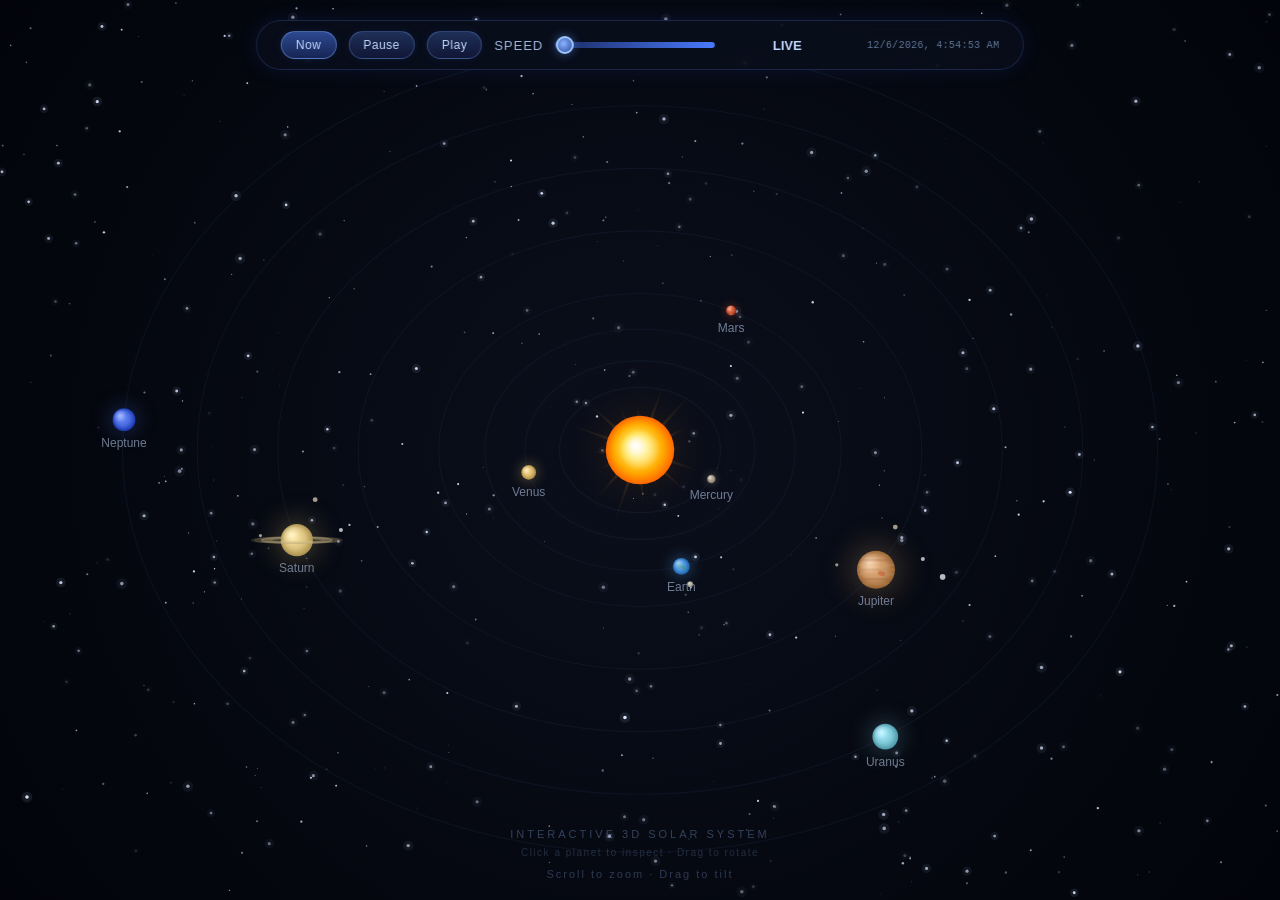
==== 3d-solar-system.html @ 05cb3259 "fix: pause preserves slider position and resumes from frozen time - Add isPaused flag separate from " ====
<!DOCTYPE html>
<html lang="en">
<head>
<meta charset="UTF-8">
<meta name="viewport" content="width=device-width, initial-scale=1.0">
<title>3D Solar System</title>
<style>
  * { margin: 0; padding: 0; box-sizing: border-box; }

  body {
    width: 100vw;
    height: 100vh;
    overflow: hidden;
    background: #000;
    font-family: 'Segoe UI', Tahoma, Geneva, Verdana, sans-serif;
    user-select: none;
    position: relative;
  }

  canvas#starfield {
    position: absolute;
    top: 0; left: 0;
    width: 100%;
    height: 100%;
    z-index: 0;
  }

  canvas#main {
    position: absolute;
    top: 0; left: 0;
    width: 100%;
    height: 100%;
    z-index: 1;
  }

  #controls {
    position: absolute;
    top: 20px;
    left: 50%;
    transform: translateX(-50%);
    z-index: 10;
    display: flex;
    align-items: center;
    gap: 12px;
    background: rgba(10, 15, 30, 0.75);
    backdrop-filter: blur(10px);
    padding: 10px 24px;
    border-radius: 30px;
    border: 1px solid rgba(100, 140, 255, 0.2);
    box-shadow: 0 0 20px rgba(50, 80, 200, 0.15);
  }

  #controls label {
    color: #a0b8e0;
    font-size: 13px;
    letter-spacing: 1px;
    text-transform: uppercase;
    white-space: nowrap;
  }

  #speedSlider {
    -webkit-appearance: none;
    appearance: none;
    width: 160px;
    height: 6px;
    border-radius: 3px;
    background: linear-gradient(90deg, #1a2a5e, #4a7aff);
    outline: none;
    cursor: pointer;
  }

  #speedSlider::-webkit-slider-thumb {
    -webkit-appearance: none;
    appearance: none;
    width: 18px;
    height: 18px;
    border-radius: 50%;
    background: radial-gradient(circle at 40% 40%, #8ab4ff, #2a4a9a);
    border: 2px solid #a0c8ff;
    box-shadow: 0 0 10px rgba(100, 160, 255, 0.5);
    cursor: pointer;
    transition: box-shadow 0.2s;
  }

  #speedSlider::-webkit-slider-thumb:hover {
    box-shadow: 0 0 18px rgba(100, 160, 255, 0.8);
  }

  #speedValue {
    color: #c0d8ff;
    font-size: 13px;
    min-width: 120px;
    text-align: center;
    font-weight: bold;
    white-space: nowrap;
  }

  #timeLabel {
    color: #607898;
    font-size: 10px;
    font-family: 'Courier New', monospace;
    letter-spacing: 0.3px;
    min-width: 140px;
    text-align: right;
    white-space: nowrap;
  }

  .ctrl-btn {
    appearance: none;
    border: 1px solid rgba(120, 170, 255, 0.3);
    background: linear-gradient(180deg, rgba(35,55,100,0.85), rgba(18,25,60,0.85));
    color: #c0d8ff;
    padding: 6px 14px;
    border-radius: 999px;
    font-size: 12px;
    letter-spacing: 0.5px;
    cursor: pointer;
    box-shadow: 0 0 10px rgba(50, 90, 200, 0.12);
    transition: transform 0.1s ease, box-shadow 0.1s ease;
  }

  .ctrl-btn:hover {
    box-shadow: 0 0 16px rgba(70, 130, 255, 0.25);
    transform: translateY(-1px);
  }

  .ctrl-btn:active {
    transform: translateY(0);
  }

  .ctrl-btn.active {
    background: linear-gradient(180deg, rgba(50,80,160,0.9), rgba(25,40,90,0.9));
    border-color: rgba(130, 180, 255, 0.45);
  }

  #planetInfo {
    position: absolute;
    z-index: 10;
    background: rgba(8, 12, 30, 0.88);
    backdrop-filter: blur(14px);
    border: 1px solid rgba(80, 120, 255, 0.25);
    border-radius: 16px;
    padding: 20px 24px;
    color: #fff;
    pointer-events: none;
    opacity: 0;
    transform: translate(-50%, -100%) translateY(-20px) scale(0.9);
    transition: opacity 0.35s ease, transform 0.35s ease;
    min-width: 250px;
    box-shadow: 0 8px 32px rgba(0, 0, 0, 0.5), 0 0 40px rgba(50, 80, 200, 0.1);
  }

  #planetInfo.visible {
    opacity: 1;
    transform: translate(-50%, -100%) translateY(-16px) scale(1);
    pointer-events: auto;
  }

  #planetInfo h2 {
    margin: 0 0 10px 0;
    font-size: 20px;
    letter-spacing: 1.5px;
    text-transform: uppercase;
  }

  #planetInfo .stat {
    display: flex;
    justify-content: space-between;
    padding: 4px 0;
    font-size: 13px;
    border-bottom: 1px solid rgba(255,255,255,0.06);
  }

  #planetInfo .stat .label { color: #7890b8; }
  #planetInfo .stat .value { color: #c0d8ff; font-weight: 600; }

  .planet-dot {
    width: 14px; height: 14px;
    border-radius: 50%;
    display: inline-block;
    margin-right: 8px;
    vertical-align: middle;
    box-shadow: 0 0 6px currentColor;
  }

  #zoomHint {
    position: absolute;
    bottom: 20px;
    left: 50%;
    transform: translateX(-50%);
    z-index: 10;
    color: rgba(120, 150, 200, 0.35);
    font-size: 11px;
    letter-spacing: 2px;
  }

  #resetHint {
    position: absolute;
    bottom: 42px;
    left: 50%;
    transform: translateX(-50%);
    z-index: 10;
    color: rgba(120, 150, 200, 0.25);
    font-size: 10px;
    letter-spacing: 1.5px;
  }

  #title {
    position: absolute;
    bottom: 60px;
    left: 50%;
    transform: translateX(-50%);
    z-index: 10;
    color: rgba(120, 150, 200, 0.4);
    font-size: 11px;
    letter-spacing: 3px;
    text-transform: uppercase;
  }
</style>
</head>
<body>

<canvas id="starfield"></canvas>
<canvas id="main"></canvas>

<div id="controls">
  <button id="nowBtn" type="button" class="ctrl-btn active">Now</button>
  <button id="pauseBtn" type="button" class="ctrl-btn">Pause</button>
  <button id="playBtn" type="button" class="ctrl-btn">Play</button>
  <label>Speed</label>
  <input type="range" id="speedSlider" min="0" max="18000" value="100">
  <span id="speedValue">LIVE</span>
  <span id="timeLabel">&nbsp;</span>
</div>

<div id="planetInfo">
  <h2 id="infoName"></h2>
  <div class="stat"><span class="label">Diameter</span><span class="value" id="infoDiameter"></span></div>
  <div class="stat"><span class="label">Distance</span><span class="value" id="infoDistance"></span></div>
  <div class="stat"><span class="label">Orbital Period</span><span class="value" id="infoPeriod"></span></div>
  <div class="stat"><span class="label">Type</span><span class="value" id="infoType"></span></div>
</div>

<div id="resetHint">Click a planet to inspect · Drag to rotate</div>
<div id="zoomHint">Scroll to zoom · Drag to tilt</div>
<div id="title">Interactive 3D Solar System</div>

<script>
// ==================== SETUP ====================
const starCanvas = document.getElementById('starfield');
const starCtx = starCanvas.getContext('2d');

const canvas = document.getElementById('main');
const ctx = canvas.getContext('2d');
const infoPanel = document.getElementById('planetInfo');
const speedSlider = document.getElementById('speedSlider');
const speedValueEl = document.getElementById('speedValue');
const timeLabelEl = document.getElementById('timeLabel');
const nowBtn = document.getElementById('nowBtn');
const pauseBtn = document.getElementById('pauseBtn');
const playBtn = document.getElementById('playBtn');

function resizeCanvases() {
  const w = window.innerWidth;
  const h = window.innerHeight;
  starCanvas.width = w;
  starCanvas.height = h;
  canvas.width = w;
  canvas.height = h;
}
resizeCanvases();
window.addEventListener('resize', resizeCanvases);

// ==================== STARFIELD ====================
const stars = [];
function rebuildStars() {
  stars.length = 0;
  const count = Math.max(500, Math.floor((canvas.width * canvas.height) / 2600));
  for (let i = 0; i < count; i++) {
    stars.push({
      x: Math.random() * canvas.width,
      y: Math.random() * canvas.height,
      r: Math.random() * 1.5 + 0.3,
      brightness: Math.random(),
      twinkleSpeed: Math.random() * 0.02 + 0.005,
      twinkleOffset: Math.random() * Math.PI * 2
    });
  }
}
rebuildStars();
window.addEventListener('resize', rebuildStars);

function drawStarfield(time) {
  starCtx.fillStyle = 'rgba(0,0,0,1)';
  starCtx.fillRect(0, 0, canvas.width, canvas.height);

  const grd = starCtx.createRadialGradient(canvas.width/2, canvas.height/2, 80, canvas.width/2, canvas.height/2, Math.max(canvas.width, canvas.height)*0.7);
  grd.addColorStop(0, '#0a0e1a');
  grd.addColorStop(0.5, '#050810');
  grd.addColorStop(1, '#010208');
  starCtx.fillStyle = grd;
  starCtx.fillRect(0, 0, canvas.width, canvas.height);

  for (const s of stars) {
    const twinkle = 0.5 + 0.5 * Math.sin(time * s.twinkleSpeed + s.twinkleOffset);
    const alpha = s.brightness * 0.4 + twinkle * 0.6;
    starCtx.beginPath();
    starCtx.arc(s.x, s.y, s.r, 0, Math.PI * 2);
    starCtx.fillStyle = `rgba(220,230,255,${alpha})`;
    starCtx.fill();

    if (s.r > 1.2) {
      starCtx.beginPath();
      starCtx.arc(s.x, s.y, s.r * 3, 0, Math.PI * 2);
      starCtx.fillStyle = `rgba(200,220,255,${alpha * 0.1})`;
      starCtx.fill();
    }
  }


}

// ==================== TIME MODEL ====================
const EPOCH_MS = Date.UTC(2026, 5, 25, 0, 0, 0);

let simTime = Date.now();
let liveMode = true;
let simSpeed = 1;
let isPaused = false;

const PHASES_2026 = {
  Mercury: 1.32,
  Venus:   4.58,
  Earth:   4.76,
  Mars:    3.68,
  Jupiter: 0.34,
  Saturn:  2.72,
  Uranus:  0.95,
  Neptune: 3.20
};

function getPlanetAngle(planet, timeMs) {
  const daysSinceEpoch = (timeMs - EPOCH_MS) / 86400000;
  const phase = planet.phaseAtEpoch ?? 0;
  return phase + (daysSinceEpoch / planet.periodDays) * Math.PI * 2;
}

function formatSimTime(ms) {
  const d = new Date(ms);
  return d.toLocaleString();
}

// ==================== PLANET DATA ====================
const planets = [
  { name:'Mercury', color:'#a89d8f', radius:3.5, orbitRadius:70, diameter:'4,879 km', distance:'57.9M km', period:'88 days', type:'Rocky', tilt:0.03, glowColor:'rgba(176,168,144,0.20)', periodDays:87.969, phaseAtEpoch:PHASES_2026.Mercury },
  { name:'Venus',   color:'#d8b76f', radius:6.2, orbitRadius:100, diameter:'12,104 km', distance:'108.2M km', period:'225 days', type:'Rocky', tilt:0.05, glowColor:'rgba(232,200,122,0.22)', periodDays:224.701, phaseAtEpoch:PHASES_2026.Venus },
  { name:'Earth',   color:'#4a90d9', radius:6.6, orbitRadius:135, diameter:'12,742 km', distance:'149.6M km', period:'365.25 days', type:'Rocky', tilt:0.25, glowColor:'rgba(74,144,217,0.28)', hasMoon:true, periodDays:365.256, phaseAtEpoch:PHASES_2026.Earth },
  { name:'Mars',    color:'#c95a3b', radius:5.0, orbitRadius:175, diameter:'6,779 km', distance:'227.9M km', period:'687 days', type:'Rocky', tilt:0.15, glowColor:'rgba(212,90,58,0.22)', periodDays:686.98, phaseAtEpoch:PHASES_2026.Mars },
  { name:'Jupiter', color:'#c89463', radius:15.5, orbitRadius:245, diameter:'139,820 km', distance:'778.5M km', period:'11.86 years', type:'Gas Giant', tilt:0.12, glowColor:'rgba(212,160,106,0.22)', bands:true, moons:4, periodDays:4332.59, phaseAtEpoch:PHASES_2026.Jupiter },
  { name:'Saturn',  color:'#dbc37f', radius:13.5, orbitRadius:315, diameter:'116,460 km', distance:'1.43B km', period:'29.46 years', type:'Gas Giant', tilt:0.18, glowColor:'rgba(232,208,136,0.20)', rings:true, moons:3, periodDays:10759.22, phaseAtEpoch:PHASES_2026.Saturn },
  { name:'Uranus',  color:'#7ec8d8', radius:10.2, orbitRadius:385, diameter:'50,724 km', distance:'2.87B km', period:'84.01 years', type:'Ice Giant', tilt:0.45, glowColor:'rgba(126,200,216,0.18)', periodDays:30688.5, phaseAtEpoch:PHASES_2026.Uranus },
  { name:'Neptune', color:'#4a6ae0', radius:10.0, orbitRadius:450, diameter:'49,244 km', distance:'4.50B km', period:'164.8 years', type:'Ice Giant', tilt:0.1, glowColor:'rgba(74,106,224,0.20)', periodDays:60182, phaseAtEpoch:PHASES_2026.Neptune }
];

planets.forEach(p => {
  p.angle = getPlanetAngle(p, simTime);
  p.clickAnim = 0;
  p.hovered = false;
  p._screenX = 0;
  p._screenY = 0;
  p._depth = 0;
  p._screenR = p.radius;
});

// ==================== CAMERA ====================
let cameraTilt = 0.68;
let cameraRotY = 0;
let cameraZoom = 1.15;
let targetTilt = 0.68;
let targetRotY = 0;
let targetZoom = 1.15;
let isDragging = false;
let lastMouse = { x: 0, y: 0 };
let hoveredPlanet = null;
let selectedPlanet = null;

// ==================== FIX: getPlanetScreenPos ====================
function getPlanetScreenPos(cx, cy, orbitR, angle) {
  const cosTilt = Math.cos(cameraTilt);
  const sinRot = Math.sin(cameraRotY);
  const cosRot = Math.cos(cameraRotY);

  const ox = Math.cos(angle);
  const oz = Math.sin(angle);

  // Rotation around Y axis
  const rx = ox * cosRot - oz * sinRot;
  const rz = ox * sinRot + oz * cosRot;

  // === КРИТИЧЕСКИЙ ФАКСОР: умножаем на orbitR! ===
  const sx = cx + rx * orbitR;
  const sy = cy + rz * orbitR * cosTilt;

  const depth = rz * orbitR;
  const depthScale = 1 + rz * 0.12;

  return { x: sx, y: sy, depth, scale: depthScale };
}

// ==================== DRAWING ====================
function drawSun(cx, cy, time) {
  const glowLayers = [
    { r: 90, alpha: 0.015 },
    { r: 65, alpha: 0.035 },
    { r: 48, alpha: 0.055 },
    { r: 36, alpha: 0.08 },
  ];

  for (const g of glowLayers) {
    const pulse = 1 + 0.05 * Math.sin(time * 0.003);
    const grad = ctx.createRadialGradient(cx, cy, 0, cx, cy, g.r * pulse * cameraZoom);
    grad.addColorStop(0, `rgba(255,200,50,${g.alpha})`);
    grad.addColorStop(0.5, `rgba(255,140,20,${g.alpha * 0.5})`);
    grad.addColorStop(1, 'rgba(255,80,0,0)');
    ctx.beginPath();
    ctx.arc(cx, cy, g.r * pulse * cameraZoom, 0, Math.PI * 2);
    ctx.fillStyle = grad;
    ctx.fill();
  }

  // Corona rays
  ctx.save();
  ctx.translate(cx, cy);
  const rayCount = 16;
  for (let i = 0; i < rayCount; i++) {
    const angle = (i / rayCount) * Math.PI * 2 + time * 0.0005;
    const rayLen = (55 + 18 * Math.sin(time * 0.002 + i * 1.5)) * cameraZoom;
    ctx.rotate(angle);
    const rayGrad = ctx.createLinearGradient(22 * cameraZoom, 0, rayLen, 0);
    rayGrad.addColorStop(0, 'rgba(255,200,80,0.12)');
    rayGrad.addColorStop(1, 'rgba(255,120,0,0)');
    ctx.fillStyle = rayGrad;
    ctx.beginPath();
    ctx.moveTo(22 * cameraZoom, -1.5 * cameraZoom);
    ctx.lineTo(rayLen, 0);
    ctx.lineTo(22 * cameraZoom, 1.5 * cameraZoom);
    ctx.fill();
    ctx.rotate(-angle);
  }
  ctx.restore();

  // Main sun body
  const sunPulse = 1 + 0.02 * Math.sin(time * 0.004);
  const sunR = 30 * sunPulse * cameraZoom;
  const sunGrad = ctx.createRadialGradient(cx - 5, cy - 5, 2, cx, cy, sunR);
  sunGrad.addColorStop(0, '#fff8e0');
  sunGrad.addColorStop(0.3, '#ffe44d');
  sunGrad.addColorStop(0.7, '#ffaa00');
  sunGrad.addColorStop(1, '#ff6600');
  ctx.beginPath();
  ctx.arc(cx, cy, sunR, 0, Math.PI * 2);
  ctx.fillStyle = sunGrad;
  ctx.fill();

  const coreGrad = ctx.createRadialGradient(cx - 3, cy - 3, 0, cx, cy, sunR * 0.6);
  coreGrad.addColorStop(0, 'rgba(255,255,255,0.8)');
  coreGrad.addColorStop(1, 'rgba(255,255,255,0)');
  ctx.beginPath();
  ctx.arc(cx, cy, sunR * 0.6, 0, Math.PI * 2);
  ctx.fillStyle = coreGrad;
  ctx.fill();
}

function drawOrbitPath(cx, cy, orbitR, color) {
  ctx.beginPath();
  ctx.ellipse(cx, cy, orbitR, orbitR * Math.cos(cameraTilt), 0, 0, Math.PI * 2);
  ctx.strokeStyle = color || 'rgba(60,80,120,0.18)';
  ctx.lineWidth = 1 * cameraZoom;
  ctx.stroke();
}

function lightenColor(hex, amount) {
  const num = parseInt(hex.replace('#', ''), 16);
  const r = Math.min(255, (num >> 16) + amount);
  const g = Math.min(255, ((num >> 8) & 0xff) + amount);
  const b = Math.min(255, (num & 0xff) + amount);
  return `rgb(${r},${g},${b})`;
}

function darkenColor(hex, amount) {
  const num = parseInt(hex.replace('#', ''), 16);
  const r = Math.max(0, (num >> 16) - amount);
  const g = Math.max(0, ((num >> 8) & 0xff) - amount);
  const b = Math.max(0, (num & 0xff) - amount);
  return `rgb(${r},${g},${b})`;
}

function drawPlanet(planet, cx, cy, time) {
  const pos = { x: planet._screenX, y: planet._screenY, depth: planet._depth, scale: planet._screenScale || 1 };
  const r = planet._screenR || (planet.radius * pos.scale * cameraZoom);

  if (planet.clickAnim > 0) {
    planet.clickAnim -= 0.02;
  }

  // Glow
  const glowGrad = ctx.createRadialGradient(pos.x, pos.y, r * 0.5, pos.x, pos.y, r * 3);
  glowGrad.addColorStop(0, planet.glowColor);
  glowGrad.addColorStop(1, 'transparent');
  ctx.beginPath();
  ctx.arc(pos.x, pos.y, r * 3, 0, Math.PI * 2);
  ctx.fillStyle = glowGrad;
  ctx.fill();

  // Saturn rings — back (above planet), body, front (below planet)
  if (planet.rings) {
    ctx.save();
    ctx.translate(pos.x, pos.y);
    ctx.scale(1, Math.cos(cameraTilt) * 0.35);

    const ringConfigs = [
      { inner: r * 1.35, outer: r * 1.95, color: 'rgba(210,190,140,0.5)' },
      { inner: r * 2.05, outer: r * 2.45, color: 'rgba(190,170,120,0.3)' },
      { inner: r * 2.5, outer: r * 2.75, color: 'rgba(180,160,110,0.18)' }
    ];

    // Back rings (upper half)
    for (const ring of ringConfigs) {
      ctx.beginPath();
      ctx.ellipse(0, 0, ring.outer, ring.outer * 0.28, 0, Math.PI, Math.PI * 2);
      ctx.strokeStyle = ring.color;
      ctx.lineWidth = (ring.outer - ring.inner);
      ctx.stroke();
    }
    ctx.restore();
  }

  // Planet body gradient
  const bodyGrad = ctx.createRadialGradient(
    pos.x - r * 0.3, pos.y - r * 0.3, r * 0.1,
    pos.x, pos.y, r
  );
  const baseColor = planet.color;
  bodyGrad.addColorStop(0, lightenColor(baseColor, 40));
  bodyGrad.addColorStop(0.6, baseColor);
  bodyGrad.addColorStop(1, darkenColor(baseColor, 50));

  ctx.beginPath();
  ctx.arc(pos.x, pos.y, r, 0, Math.PI * 2);
  ctx.fillStyle = bodyGrad;
  ctx.fill();

  // Saturn rings — front (lower half)
  if (planet.rings) {
    ctx.save();
    ctx.translate(pos.x, pos.y);
    ctx.scale(1, Math.cos(cameraTilt) * 0.35);

    const ringConfigs = [
      { inner: r * 1.35, outer: r * 1.95, color: 'rgba(210,190,140,0.5)' },
      { inner: r * 2.05, outer: r * 2.45, color: 'rgba(190,170,120,0.3)' },
      { inner: r * 2.5, outer: r * 2.75, color: 'rgba(180,160,110,0.18)' }
    ];

    for (const ring of ringConfigs) {
      ctx.beginPath();
      ctx.ellipse(0, 0, ring.outer, ring.outer * 0.28, 0, 0, Math.PI);
      ctx.strokeStyle = ring.color;
      ctx.lineWidth = (ring.outer - ring.inner);
      ctx.stroke();
    }
    ctx.restore();
  }

  // Jupiter bands
  if (planet.bands) {
    ctx.save();
    ctx.beginPath();
    ctx.arc(pos.x, pos.y, r, 0, Math.PI * 2);
    ctx.clip();
    const bandColors = ['rgba(180,130,80,0.3)', 'rgba(200,160,100,0.2)', 'rgba(160,100,60,0.3)'];
    for (let i = -3; i <= 3; i++) {
      ctx.fillStyle = bandColors[Math.abs(i) % 3];
      ctx.fillRect(pos.x - r, pos.y + i * r * 0.25 - r * 0.06, r * 2, r * 0.12);
    }
    ctx.beginPath();
    ctx.ellipse(pos.x + r * 0.3, pos.y + r * 0.2, r * 0.2, r * 0.12, 0.2, 0, Math.PI * 2);
    ctx.fillStyle = 'rgba(200,80,50,0.5)';
    ctx.fill();
    ctx.restore();
  }

  // Earth features
  if (planet.name === 'Earth') {
    ctx.save();
    ctx.beginPath();
    ctx.arc(pos.x, pos.y, r, 0, Math.PI * 2);
    ctx.clip();
    ctx.fillStyle = 'rgba(60,150,60,0.35)';
    ctx.beginPath();
    ctx.ellipse(pos.x - r * 0.2, pos.y - r * 0.1, r * 0.35, r * 0.25, 0.3, 0, Math.PI * 2);
    ctx.fill();
    ctx.fillStyle = 'rgba(50,140,50,0.3)';
    ctx.beginPath();
    ctx.ellipse(pos.x + r * 0.3, pos.y + r * 0.2, r * 0.2, r * 0.3, -0.2, 0, Math.PI * 2);
    ctx.fill();
    const atmosGrad = ctx.createRadialGradient(pos.x, pos.y, r * 0.85, pos.x, pos.y, r * 1.15);
    atmosGrad.addColorStop(0, 'rgba(100,180,255,0)');
    atmosGrad.addColorStop(1, 'rgba(100,180,255,0.15)');
    ctx.beginPath();
    ctx.arc(pos.x, pos.y, r * 1.15, 0, Math.PI * 2);
    ctx.fillStyle = atmosGrad;
    ctx.fill();
    ctx.restore();
  }

  // Mars polar caps
  if (planet.name === 'Mars') {
    ctx.save();
    ctx.beginPath();
    ctx.arc(pos.x, pos.y, r, 0, Math.PI * 2);
    ctx.clip();
    ctx.fillStyle = 'rgba(255,255,255,0.25)';
    ctx.beginPath();
    ctx.ellipse(pos.x, pos.y - r * 0.7, r * 0.4, r * 0.15, 0, 0, Math.PI * 2);
    ctx.fill();
    ctx.beginPath();
    ctx.ellipse(pos.x, pos.y + r * 0.75, r * 0.3, r * 0.12, 0, 0, Math.PI * 2);
    ctx.fill();
    ctx.restore();
  }

  // Specular highlight
  const specGrad = ctx.createRadialGradient(
    pos.x - r * 0.35, pos.y - r * 0.35, 0,
    pos.x - r * 0.35, pos.y - r * 0.35, r * 0.6
  );
  specGrad.addColorStop(0, 'rgba(255,255,255,0.35)');
  specGrad.addColorStop(1, 'rgba(255,255,255,0)');
  ctx.beginPath();
  ctx.arc(pos.x, pos.y, r, 0, Math.PI * 2);
  ctx.fillStyle = specGrad;
  ctx.fill();

  // Click ripple
  if (planet.clickAnim > 0) {
    const rippleR = r + (1 - planet.clickAnim) * 30 * cameraZoom;
    const rippleAlpha = planet.clickAnim * 0.5;
    ctx.beginPath();
    ctx.arc(pos.x, pos.y, rippleR, 0, Math.PI * 2);
    ctx.strokeStyle = `rgba(255,255,255,${rippleAlpha})`;
    ctx.lineWidth = 2;
    ctx.stroke();
  }

  // Hover ring
  if (planet.hovered) {
    ctx.beginPath();
    ctx.arc(pos.x, pos.y, r + 5, 0, Math.PI * 2);
    ctx.strokeStyle = 'rgba(255,255,255,0.45)';
    ctx.lineWidth = 1.5;
    ctx.stroke();
  }

  // Name label
  ctx.font = `${Math.max(8, Math.round(10 * cameraZoom))}px 'Segoe UI', sans-serif`;
  ctx.fillStyle = `rgba(180,200,230,${0.4 + (cameraZoom - 0.5) * 0.3})`;
  ctx.textAlign = 'center';
  ctx.fillText(planet.name, pos.x, pos.y + r + 14 * cameraZoom);

}

// ==================== MOONS / DEPTH HELPERS ====================


function drawMoonObject(moon) {
  ctx.beginPath();
  ctx.arc(moon.x, moon.y, moon.r, 0, Math.PI * 2);

  if (moon.gradStops) {
    const mg = ctx.createRadialGradient(
      moon.x - moon.r * 0.35,
      moon.y - moon.r * 0.35,
      0,
      moon.x,
      moon.y,
      moon.r
    );
    mg.addColorStop(0, moon.gradStops[0]);
    mg.addColorStop(1, moon.gradStops[1]);
    ctx.fillStyle = mg;
  } else {
    ctx.fillStyle = moon.color;
  }

  ctx.fill();
}

function buildMoonBodies() {
  const bodies = [];

  for (const planet of planets) {
    const px = planet._screenX;
    const py = planet._screenY;
    const pr = planet._screenR;
    const pDepth = planet._depth;

    // Real-ish Earth moon.
    if (planet.hasMoon) {
      const moonPeriodDays = 27.321661;
      const moonDaysSinceEpoch = (simTime - EPOCH_MS) / 86400000;
      const moonAngle = (moonDaysSinceEpoch / moonPeriodDays) * Math.PI * 2 + planet.angle * 0.15;
      const moonOrbit = pr + 14 * cameraZoom;

      // localZ is the moon's forward/backward position around the planet.
      // Positive depth means "closer to camera" in this scene.
      const localX = Math.cos(moonAngle) * moonOrbit;
      const localZ = Math.sin(moonAngle) * moonOrbit;
      const localY = localZ * Math.cos(cameraTilt);

      const moon = {
        x: px + localX,
        y: py + localY,
        depth: pDepth + localZ,
        r: Math.max(2.5 * cameraZoom, 1),
        gradStops: ['#e8e8e0', '#888880']
      };

      bodies.push({
        type: 'moon',
        depth: moon.depth,
        draw: () => drawMoonObject(moon)
      });
    }

    // Decorative moons for gas giants.
    if (planet.moons) {
      for (let i = 0; i < planet.moons; i++) {
        const moonPeriod = 8 + i * 4;
        const moonDaysSinceEpoch = (simTime - EPOCH_MS) / 86400000;
        const moonAngle = (moonDaysSinceEpoch / moonPeriod) * Math.PI * 2 + i * 1.7;
        const moonOrbit = pr + (18 + i * 8) * cameraZoom;

        const localX = Math.cos(moonAngle) * moonOrbit;
        const localZ = Math.sin(moonAngle) * moonOrbit;
        const localY = localZ * Math.cos(cameraTilt);

        const moon = {
          x: px + localX,
          y: py + localY,
          depth: pDepth + localZ,
          r: Math.max((1.4 + i * 0.35) * cameraZoom, 1),
          color: i % 2 ? 'rgba(210,210,220,0.88)' : 'rgba(190,180,160,0.88)'
        };

        bodies.push({
          type: 'moon',
          depth: moon.depth,
          draw: () => drawMoonObject(moon)
        });
      }
    }
  }

  return bodies;
}

// ==================== MAIN LOOP ====================
let _time = 0;

function update(dt) {
  if (liveMode) {
    simTime = Date.now();
    speedValueEl.textContent = 'LIVE';
  } else if (isPaused) {
    speedValueEl.textContent = 'PAUSED';
  } else {
    const rawSpeed = parseFloat(speedSlider.value);
    simSpeed = Math.max(0, rawSpeed / 100);
    simTime += (dt / 1000) * simSpeed * 86400000;
    const label = (simSpeed >= 100 ? Math.round(simSpeed) : simSpeed.toFixed(1)) + ' days/sec';
    speedValueEl.textContent = label;
  }

  for (const p of planets) {
    p.angle = getPlanetAngle(p, simTime);
  }

  // Earth's moon phase offset — angle relative to Earth-Sun line
  // (not used here, but computed in buildMoonBodies)

  cameraTilt += (targetTilt - cameraTilt) * 0.08;
  cameraRotY += (targetRotY - cameraRotY) * 0.08;
  cameraZoom += (targetZoom - cameraZoom) * 0.1;
}

function render() {
  ctx.clearRect(0, 0, canvas.width, canvas.height);

  const cx = canvas.width / 2;
  const cy = canvas.height / 2;

  // 1. Compute all planet screen positions/depths first.
  for (const p of planets) {
    const pos = getPlanetScreenPos(cx, cy, p.orbitRadius * cameraZoom, p.angle);
    p._screenX = pos.x;
    p._screenY = pos.y;
    p._depth = pos.depth;
    p._screenScale = pos.scale;
    p._screenR = p.radius * pos.scale * cameraZoom;
  }

  // 2. Orbits are background guides, so draw them before bodies.
  for (const p of planets) {
    drawOrbitPath(cx, cy, p.orbitRadius * cameraZoom, 'rgba(50,70,110,0.16)');
  }

  // 3. Sun, planets and moons must be in ONE depth-sorted list.
  // In this projection positive depth is closer to the camera.
  const sceneBodies = [
    { type: 'sun', depth: 0, draw: () => drawSun(cx, cy, _time) },
    ...planets.map(p => ({
      type: 'planet',
      depth: p._depth,
      draw: () => drawPlanet(p, cx, cy, _time)
    })),
    ...buildMoonBodies()
  ];

  // Far first, near last.
  sceneBodies.sort((a, b) => a.depth - b.depth);

  for (const body of sceneBodies) {
    body.draw();
  }

  // UI overlay above the scene.
  if (selectedPlanet) {
    ctx.beginPath();
    ctx.moveTo(cx, cy);
    ctx.lineTo(selectedPlanet._screenX, selectedPlanet._screenY);
    ctx.strokeStyle = 'rgba(100,150,255,0.08)';
    ctx.lineWidth = 1;
    ctx.stroke();
  }
}

function animate(timestamp) {
  if (animate.lastTime == null) animate.lastTime = timestamp;
  let dt = timestamp - animate.lastTime;
  if (dt > 100) dt = 16.67;
  dt = Math.max(0, Math.min(dt, 33));

  _time = timestamp;
  animate.lastTime = timestamp;

  update(dt);
  drawStarfield(timestamp);
  render();

  // Update time label
  if (liveMode) {
    timeLabelEl.textContent = new Date().toLocaleString();
  } else if (simSpeed === 0) {
    timeLabelEl.textContent = formatSimTime(simTime);
  } else {
    timeLabelEl.textContent = formatSimTime(simTime);
  }

  requestAnimationFrame(animate);
}

// ==================== INTERACTION ====================
canvas.addEventListener('click', (e) => {
  const rect = canvas.getBoundingClientRect();
  const scaleX = canvas.width / rect.width;
  const scaleY = canvas.height / rect.height;
  const mx = (e.clientX - rect.left) * scaleX;
  const my = (e.clientY - rect.top) * scaleY;

  let clicked = null;
  let minDist = Infinity;

  for (const p of planets) {
    const dx = mx - p._screenX;
    const dy = my - p._screenY;
    const dist = Math.sqrt(dx * dx + dy * dy);
    const hitR = Math.max(p._screenR + 10, 18);
    if (dist < hitR && dist < minDist) {
      minDist = dist;
      clicked = p;
    }
  }

  if (clicked) {
    selectedPlanet = clicked;
    clicked.clickAnim = 1;
    showPlanetInfo(clicked);
  } else {
    selectedPlanet = null;
    hidePlanetInfo();
  }
});

canvas.addEventListener('mousemove', (e) => {
  const rect = canvas.getBoundingClientRect();
  const scaleX = canvas.width / rect.width;
  const scaleY = canvas.height / rect.height;
  const mx = (e.clientX - rect.left) * scaleX;
  const my = (e.clientY - rect.top) * scaleY;

  let found = false;
  for (const p of planets) {
    p.hovered = false;
    const dx = mx - p._screenX;
    const dy = my - p._screenY;
    if (Math.sqrt(dx * dx + dy * dy) < Math.max(p._screenR + 8, 15)) {
      p.hovered = true;
      canvas.style.cursor = 'pointer';
      found = true;
    }
  }
  if (!found) canvas.style.cursor = 'default';

  if (isDragging) {
    const dx = e.clientX - lastMouse.x;
    const dy = e.clientY - lastMouse.y;
    targetRotY += dx * 0.005;
    targetTilt = Math.max(0.05, Math.min(1.3, targetTilt + dy * 0.003));
    lastMouse = { x: e.clientX, y: e.clientY };
  }
});

canvas.addEventListener('mousedown', (e) => {
  if (e.button === 0) {
    isDragging = true;
    lastMouse = { x: e.clientX, y: e.clientY };
  }
});

canvas.addEventListener('mouseup', () => { isDragging = false; });
canvas.addEventListener('mouseleave', () => { isDragging = false; });

// Zoom with mouse wheel
canvas.addEventListener('wheel', (e) => {
  e.preventDefault();
  const delta = -e.deltaY * 0.001;
  targetZoom = Math.max(0.3, Math.min(2.5, targetZoom + delta));
}, { passive: false });

// Touch support
let touchStartPos = null;
let touchHasMoved = false;

canvas.addEventListener('touchstart', (e) => {
  const touch = e.touches[0];
  const rect = canvas.getBoundingClientRect();
  const scaleX = canvas.width / rect.width;
  const scaleY = canvas.height / rect.height;
  const mx = (touch.clientX - rect.left) * scaleX;
  const my = (touch.clientY - rect.top) * scaleY;

  touchStartPos = { x: touch.clientX, y: touch.clientY };
  touchHasMoved = false;

  for (const p of planets) {
    const dx = mx - p._screenX;
    const dy = my - p._screenY;
    if (Math.sqrt(dx * dx + dy * dy) < Math.max(p._screenR + 15, 20)) {
      selectedPlanet = p;
      p.clickAnim = 1;
      showPlanetInfo(p);
      e.preventDefault();
      return;
    }
  }
  isDragging = true;
  lastMouse = { x: touch.clientX, y: touch.clientY };
  e.preventDefault();
}, { passive: false });

canvas.addEventListener('touchmove', (e) => {
  touchHasMoved = true;
  if (isDragging) {
    const touch = e.touches[0];
    const dx = touch.clientX - lastMouse.x;
    const dy = touch.clientY - lastMouse.y;
    targetRotY += dx * 0.005;
    targetTilt = Math.max(0.05, Math.min(1.3, targetTilt + dy * 0.003));
    lastMouse = { x: touch.clientX, y: touch.clientY };
  }
  e.preventDefault();
}, { passive: false });

canvas.addEventListener('touchend', (e) => {
  const touch = e.changedTouches[0];
  const rect = canvas.getBoundingClientRect();
  const scaleX = canvas.width / rect.width;
  const scaleY = canvas.height / rect.height;
  const mx = (touch.clientX - rect.left) * scaleX;
  const my = (touch.clientY - rect.top) * scaleY;

  if (!touchHasMoved && selectedPlanet) {
    let hitPlanet = null;
    for (const p of planets) {
      const dx = mx - p._screenX;
      const dy = my - p._screenY;
      if (Math.sqrt(dx * dx + dy * dy) < Math.max(p._screenR + 15, 20)) {
        hitPlanet = p;
        break;
      }
    }
    if (!hitPlanet) {
      selectedPlanet = null;
      hidePlanetInfo();
    }
  }
  isDragging = false;
});

// ==================== INFO PANEL ====================
function showPlanetInfo(planet) {
  const panel = infoPanel;
  document.getElementById('infoName').innerHTML =
    `<span class="planet-dot" style="background:${planet.color};color:${planet.color}"></span>${planet.name}`;
  document.getElementById('infoDiameter').textContent = planet.diameter;
  document.getElementById('infoDistance').textContent = planet.distance;
  document.getElementById('infoPeriod').textContent = planet.period;
  document.getElementById('infoType').textContent = planet.type;

  // Clamp position to viewport
  let px = planet._screenX;
  let py = planet._screenY - planet._screenR - 20;
  px = Math.max(140, Math.min(canvas.width - 140, px));
  py = Math.max(90, Math.min(canvas.height - 220, py));

  panel.style.left = px + 'px';
  panel.style.top = py + 'px';
  panel.classList.add('visible');
}

function hidePlanetInfo() {
  infoPanel.classList.remove('visible');
}

document.addEventListener('visibilitychange', () => {
  if (!document.hidden) animate.lastTime = null;
});

// ==================== CONTROLS ====================
nowBtn.addEventListener('click', () => {
  liveMode = true;
  simTime = Date.now();
  speedSlider.value = 100;
  speedValueEl.textContent = 'LIVE';
  timeLabelEl.textContent = new Date().toLocaleString();
  nowBtn.classList.add('active');
  pauseBtn.classList.remove('active');
  playBtn.classList.remove('active');
});

pauseBtn.addEventListener('click', () => {
  liveMode = false;
  isPaused = true;
  speedValueEl.textContent = 'PAUSED';
  timeLabelEl.textContent = formatSimTime(simTime);
  pauseBtn.classList.add('active');
  nowBtn.classList.remove('active');
  playBtn.classList.remove('active');
});

playBtn.addEventListener('click', () => {
  liveMode = false;
  isPaused = false;
  playBtn.classList.add('active');
  nowBtn.classList.remove('active');
  pauseBtn.classList.remove('active');
});

speedSlider.addEventListener('input', () => {
  const rawSpeed = parseFloat(speedSlider.value);
  simSpeed = Math.max(0, rawSpeed / 100);
  if (simSpeed > 1.001) {
    liveMode = false;
    nowBtn.classList.remove('active');
    if (simSpeed > 0) {
      playBtn.classList.add('active');
      pauseBtn.classList.remove('active');
    }
  }
});

// ==================== START ====================
requestAnimationFrame(animate);
</script>
</body>
</html>
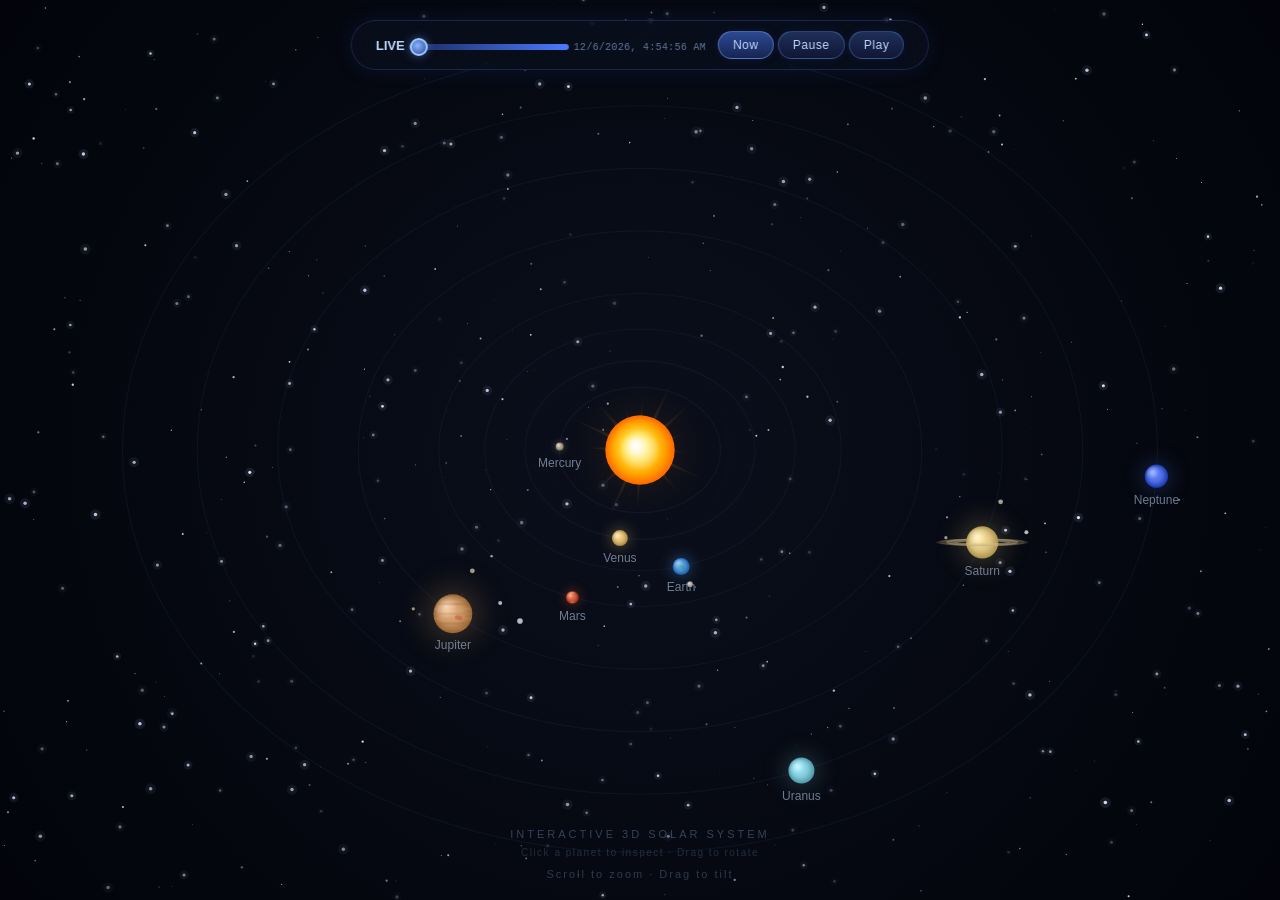
==== commit e1badaa4: "fix: responsive mobile control panel with proper flex layout - Split controls into 2 rows on mobile " ====
--- a/3d-solar-system.html
+++ b/3d-solar-system.html
@@ -48,6 +48,9 @@
     border-radius: 30px;
     border: 1px solid rgba(100, 140, 255, 0.2);
     box-shadow: 0 0 20px rgba(50, 80, 200, 0.15);
+    flex-wrap: nowrap;
+    flex-shrink: 0;
+    white-space: nowrap;
   }
 
   #controls label {
@@ -58,10 +61,15 @@
     white-space: nowrap;
   }
 
+  #controls label.hide-mobile {
+    display: none;
+  }
+
   #speedSlider {
     -webkit-appearance: none;
     appearance: none;
     width: 160px;
+    flex-shrink: 0;
     height: 6px;
     border-radius: 3px;
     background: linear-gradient(90deg, #1a2a5e, #4a7aff);
@@ -131,6 +139,88 @@
   .ctrl-btn.active {
     background: linear-gradient(180deg, rgba(50,80,160,0.9), rgba(25,40,90,0.9));
     border-color: rgba(130, 180, 255, 0.45);
+  }
+
+  @media (max-width: 900px) {
+    #controls {
+      flex-direction: column;
+      align-items: center;
+      padding: 8px 10px;
+      gap: 6px;
+    }
+
+    .controls-top {
+      display: flex;
+      align-items: center;
+      gap: 6px;
+      justify-content: center;
+      flex-wrap: nowrap;
+    }
+
+    .controls-bottom {
+      display: flex;
+      align-items: center;
+      gap: 6px;
+      justify-content: center;
+      flex-wrap: nowrap;
+    }
+
+    #nowBtn, #pauseBtn, #playBtn {
+      padding: 5px 10px;
+      font-size: 10px;
+      flex-shrink: 0;
+    }
+
+    #speedSlider {
+      width: 90px;
+      flex-shrink: 0;
+    }
+
+    #timeLabel {
+      min-width: 85px;
+      font-size: 8px;
+    }
+
+    #speedValue {
+      min-width: 55px;
+      font-size: 10px;
+      white-space: nowrap;
+    }
+
+    #controls label {
+      font-size: 10px;
+      flex-shrink: 0;
+    }
+  }
+
+  @media (max-width: 500px) {
+    #controls {
+      padding: 6px 8px;
+      gap: 4px;
+    }
+
+    .controls-top, .controls-bottom {
+      gap: 4px;
+    }
+
+    #nowBtn, #pauseBtn, #playBtn {
+      padding: 4px 8px;
+      font-size: 9px;
+    }
+
+    #speedSlider {
+      width: 70px;
+    }
+
+    #timeLabel {
+      min-width: 65px;
+      font-size: 7px;
+    }
+
+    #speedValue {
+      min-width: 45px;
+      font-size: 9px;
+    }
   }
 
   #planetInfo {
@@ -224,13 +314,17 @@
 <canvas id="main"></canvas>
 
 <div id="controls">
-  <button id="nowBtn" type="button" class="ctrl-btn active">Now</button>
-  <button id="pauseBtn" type="button" class="ctrl-btn">Pause</button>
-  <button id="playBtn" type="button" class="ctrl-btn">Play</button>
-  <label>Speed</label>
-  <input type="range" id="speedSlider" min="0" max="18000" value="100">
-  <span id="speedValue">LIVE</span>
-  <span id="timeLabel">&nbsp;</span>
+  <div class="controls-top">
+    <span id="speedValue">LIVE</span>
+    <label class="hide-mobile">Speed</label>
+    <input type="range" id="speedSlider" min="0" max="18000" value="100">
+    <span id="timeLabel">&nbsp;</span>
+  </div>
+  <div class="controls-bottom">
+    <button id="nowBtn" type="button" class="ctrl-btn active">Now</button>
+    <button id="pauseBtn" type="button" class="ctrl-btn">Pause</button>
+    <button id="playBtn" type="button" class="ctrl-btn">Play</button>
+  </div>
 </div>
 
 <div id="planetInfo">
@@ -329,14 +423,14 @@
 let isPaused = false;
 
 const PHASES_2026 = {
-  Mercury: 1.32,
-  Venus:   4.58,
-  Earth:   4.76,
-  Mars:    3.68,
-  Jupiter: 0.34,
-  Saturn:  2.72,
-  Uranus:  0.95,
-  Neptune: 3.20
+  Mercury: 4.037,
+  Venus:   3.438,
+  Earth:   4.761,
+  Mars:    0.412,
+  Jupiter: 2.059,
+  Saturn:  0.238,
+  Uranus:  1.164,
+  Neptune: 0.048
 };
 
 function getPlanetAngle(planet, timeMs) {
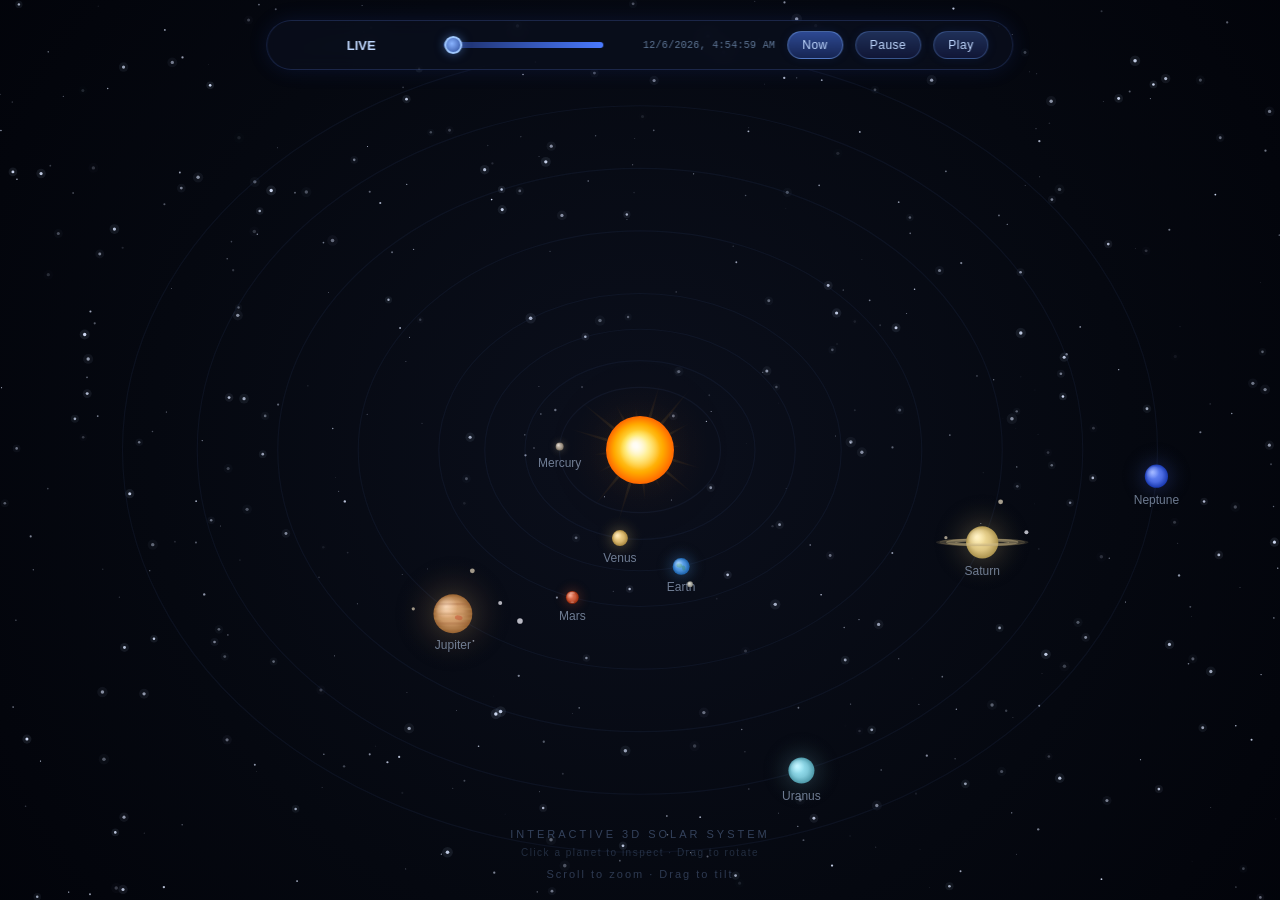
==== commit c8b581ed: "fix: stop control panel jitter when toggling Live/Paused/speed - Added display:flex to .controls-top" ====
--- a/3d-solar-system.html
+++ b/3d-solar-system.html
@@ -51,6 +51,16 @@
     flex-wrap: nowrap;
     flex-shrink: 0;
     white-space: nowrap;
+    width: max-content;
+    min-width: 0;
+  }
+
+  .controls-top, .controls-bottom {
+    display: flex;
+    align-items: center;
+    gap: 12px;
+    flex-wrap: nowrap;
+    flex-shrink: 0;
   }
 
   #controls label {
@@ -97,10 +107,14 @@
   #speedValue {
     color: #c0d8ff;
     font-size: 13px;
-    min-width: 120px;
+    min-width: 140px;
+    max-width: 140px;
+    width: 140px;
     text-align: center;
     font-weight: bold;
     white-space: nowrap;
+    overflow: hidden;
+    flex-shrink: 0;
   }
 
   #timeLabel {
@@ -108,9 +122,13 @@
     font-size: 10px;
     font-family: 'Courier New', monospace;
     letter-spacing: 0.3px;
-    min-width: 140px;
+    min-width: 160px;
+    max-width: 160px;
+    width: 160px;
     text-align: right;
     white-space: nowrap;
+    overflow: hidden;
+    flex-shrink: 0;
   }
 
   .ctrl-btn {
@@ -177,12 +195,12 @@
     }
 
     #timeLabel {
-      min-width: 85px;
+      width: 100px;
       font-size: 8px;
     }
 
     #speedValue {
-      min-width: 55px;
+      width: 70px;
       font-size: 10px;
       white-space: nowrap;
     }
@@ -213,12 +231,12 @@
     }
 
     #timeLabel {
-      min-width: 65px;
+      width: 80px;
       font-size: 7px;
     }
 
     #speedValue {
-      min-width: 45px;
+      width: 55px;
       font-size: 9px;
     }
   }
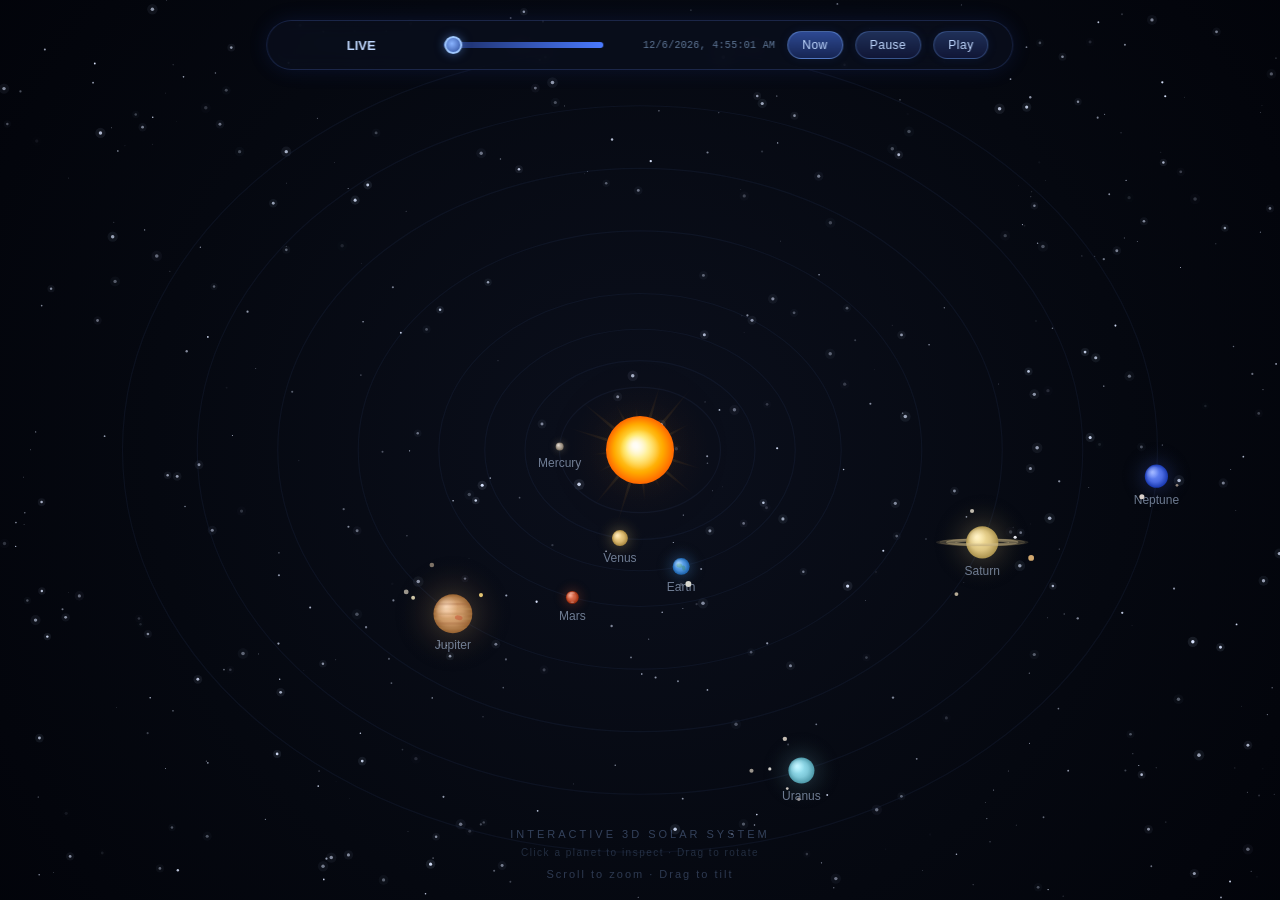
==== commit 8f9f716e: "feat: real moon orbits for Earth and giant planets - MOON_SYSTEMS with real orbital periods (Io: 1.7" ====
--- a/3d-solar-system.html
+++ b/3d-solar-system.html
@@ -351,6 +351,7 @@
   <div class="stat"><span class="label">Distance</span><span class="value" id="infoDistance"></span></div>
   <div class="stat"><span class="label">Orbital Period</span><span class="value" id="infoPeriod"></span></div>
   <div class="stat"><span class="label">Type</span><span class="value" id="infoType"></span></div>
+  <div class="stat"><span class="label">Moons</span><span class="value" id="infoMoons"></span></div>
 </div>
 
 <div id="resetHint">Click a planet to inspect · Drag to rotate</div>
@@ -462,6 +463,36 @@
   return d.toLocaleString();
 }
 
+// ==================== MOON SYSTEMS ====================
+const MOON_SYSTEMS = {
+  Earth: [
+    { name:'Moon', periodDays:27.321661, orbitRadiusFactor:2.0, radius:2.6, color:'#d8d8cf', phaseOffset:1.2 }
+  ],
+  Jupiter: [
+    { name:'Io', periodDays:1.769, orbitRadiusFactor:1.55, radius:1.8, color:'#f1d27a', phaseOffset:0.4 },
+    { name:'Europa', periodDays:3.551, orbitRadiusFactor:1.95, radius:1.7, color:'#d8d0b0', phaseOffset:2.1 },
+    { name:'Ganymede', periodDays:7.155, orbitRadiusFactor:2.45, radius:2.1, color:'#9f9a90', phaseOffset:4.0 },
+    { name:'Callisto', periodDays:16.689, orbitRadiusFactor:3.05, radius:2.0, color:'#7f7468', phaseOffset:5.4 }
+  ],
+  Saturn: [
+    { name:'Enceladus', periodDays:1.370, orbitRadiusFactor:1.65, radius:1.4, color:'#f4f6ff', phaseOffset:0.7 },
+    { name:'Rhea', periodDays:4.518, orbitRadiusFactor:2.15, radius:1.8, color:'#c9c3b8', phaseOffset:2.3 },
+    { name:'Titan', periodDays:15.945, orbitRadiusFactor:2.85, radius:2.5, color:'#d2a86f', phaseOffset:4.8 },
+    { name:'Iapetus', periodDays:79.321, orbitRadiusFactor:4.0, radius:1.7, color:'#b6ab96', phaseOffset:1.5 }
+  ],
+  Uranus: [
+    { name:'Miranda', periodDays:1.413, orbitRadiusFactor:1.55, radius:1.2, color:'#c9c3bd', phaseOffset:0.8 },
+    { name:'Ariel', periodDays:2.520, orbitRadiusFactor:1.9, radius:1.4, color:'#d9d7d2', phaseOffset:2.2 },
+    { name:'Umbriel', periodDays:4.144, orbitRadiusFactor:2.3, radius:1.5, color:'#8f8d91', phaseOffset:4.0 },
+    { name:'Titania', periodDays:8.706, orbitRadiusFactor:2.85, radius:1.9, color:'#c7bfb5', phaseOffset:5.2 },
+    { name:'Oberon', periodDays:13.463, orbitRadiusFactor:3.3, radius:1.8, color:'#9a948c', phaseOffset:1.9 }
+  ],
+  Neptune: [
+    { name:'Triton', periodDays:-5.877, orbitRadiusFactor:2.0, radius:2.2, color:'#d8cfc9', phaseOffset:1.7 },
+    { name:'Proteus', periodDays:1.122, orbitRadiusFactor:1.45, radius:1.2, color:'#8f847c', phaseOffset:4.6 }
+  ]
+};
+
 // ==================== PLANET DATA ====================
 const planets = [
   { name:'Mercury', color:'#a89d8f', radius:3.5, orbitRadius:70, diameter:'4,879 km', distance:'57.9M km', period:'88 days', type:'Rocky', tilt:0.03, glowColor:'rgba(176,168,144,0.20)', periodDays:87.969, phaseAtEpoch:PHASES_2026.Mercury },
@@ -810,22 +841,21 @@
 
 function buildMoonBodies() {
   const bodies = [];
+  const daysSinceEpoch = (simTime - EPOCH_MS) / 86400000;
 
   for (const planet of planets) {
+    const moonDefs = MOON_SYSTEMS[planet.name];
+    if (!moonDefs) continue;
+
     const px = planet._screenX;
     const py = planet._screenY;
     const pr = planet._screenR;
     const pDepth = planet._depth;
 
-    // Real-ish Earth moon.
-    if (planet.hasMoon) {
-      const moonPeriodDays = 27.321661;
-      const moonDaysSinceEpoch = (simTime - EPOCH_MS) / 86400000;
-      const moonAngle = (moonDaysSinceEpoch / moonPeriodDays) * Math.PI * 2 + planet.angle * 0.15;
-      const moonOrbit = pr + 14 * cameraZoom;
-
-      // localZ is the moon's forward/backward position around the planet.
-      // Positive depth means "closer to camera" in this scene.
+    for (const moonDef of moonDefs) {
+      const moonOrbit = pr * moonDef.orbitRadiusFactor + 6 * cameraZoom;
+      const moonAngle = (daysSinceEpoch / moonDef.periodDays) * Math.PI * 2 + moonDef.phaseOffset;
+
       const localX = Math.cos(moonAngle) * moonOrbit;
       const localZ = Math.sin(moonAngle) * moonOrbit;
       const localY = localZ * Math.cos(cameraTilt);
@@ -834,8 +864,8 @@
         x: px + localX,
         y: py + localY,
         depth: pDepth + localZ,
-        r: Math.max(2.5 * cameraZoom, 1),
-        gradStops: ['#e8e8e0', '#888880']
+        r: Math.max(moonDef.radius * cameraZoom, 1),
+        color: moonDef.color
       };
 
       bodies.push({
@@ -843,34 +873,6 @@
         depth: moon.depth,
         draw: () => drawMoonObject(moon)
       });
-    }
-
-    // Decorative moons for gas giants.
-    if (planet.moons) {
-      for (let i = 0; i < planet.moons; i++) {
-        const moonPeriod = 8 + i * 4;
-        const moonDaysSinceEpoch = (simTime - EPOCH_MS) / 86400000;
-        const moonAngle = (moonDaysSinceEpoch / moonPeriod) * Math.PI * 2 + i * 1.7;
-        const moonOrbit = pr + (18 + i * 8) * cameraZoom;
-
-        const localX = Math.cos(moonAngle) * moonOrbit;
-        const localZ = Math.sin(moonAngle) * moonOrbit;
-        const localY = localZ * Math.cos(cameraTilt);
-
-        const moon = {
-          x: px + localX,
-          y: py + localY,
-          depth: pDepth + localZ,
-          r: Math.max((1.4 + i * 0.35) * cameraZoom, 1),
-          color: i % 2 ? 'rgba(210,210,220,0.88)' : 'rgba(190,180,160,0.88)'
-        };
-
-        bodies.push({
-          type: 'moon',
-          depth: moon.depth,
-          draw: () => drawMoonObject(moon)
-        });
-      }
     }
   }
 
@@ -954,6 +956,20 @@
     ctx.strokeStyle = 'rgba(100,150,255,0.08)';
     ctx.lineWidth = 1;
     ctx.stroke();
+
+    // Moon orbits for selected planet
+    const moonDefs = MOON_SYSTEMS[selectedPlanet.name];
+    if (moonDefs) {
+      for (const moonDef of moonDefs) {
+        const moonOrbitR = selectedPlanet._screenR * moonDef.orbitRadiusFactor + 6 * cameraZoom;
+        ctx.beginPath();
+        ctx.ellipse(selectedPlanet._screenX, selectedPlanet._screenY,
+          moonOrbitR, moonOrbitR * Math.cos(cameraTilt), 0, 0, Math.PI * 2);
+        ctx.strokeStyle = 'rgba(100,160,255,0.12)';
+        ctx.lineWidth = 0.5 * cameraZoom;
+        ctx.stroke();
+      }
+    }
   }
 }
 
@@ -1139,6 +1155,16 @@
   document.getElementById('infoDistance').textContent = planet.distance;
   document.getElementById('infoPeriod').textContent = planet.period;
   document.getElementById('infoType').textContent = planet.type;
+
+  const moonDefs = MOON_SYSTEMS[planet.name];
+  if (moonDefs && moonDefs.length > 0) {
+    const moonNames = moonDefs.map(m => `${m.name}${m.periodDays < 0 ? ' (retro)' : ''}`).join(', ');
+    document.getElementById('infoMoons').textContent = moonNames;
+    document.getElementById('infoMoons').closest('.stat').style.display = '';
+  } else {
+    document.getElementById('infoMoons').textContent = '—';
+    document.getElementById('infoMoons').closest('.stat').style.display = 'none';
+  }
 
   // Clamp position to viewport
   let px = planet._screenX;
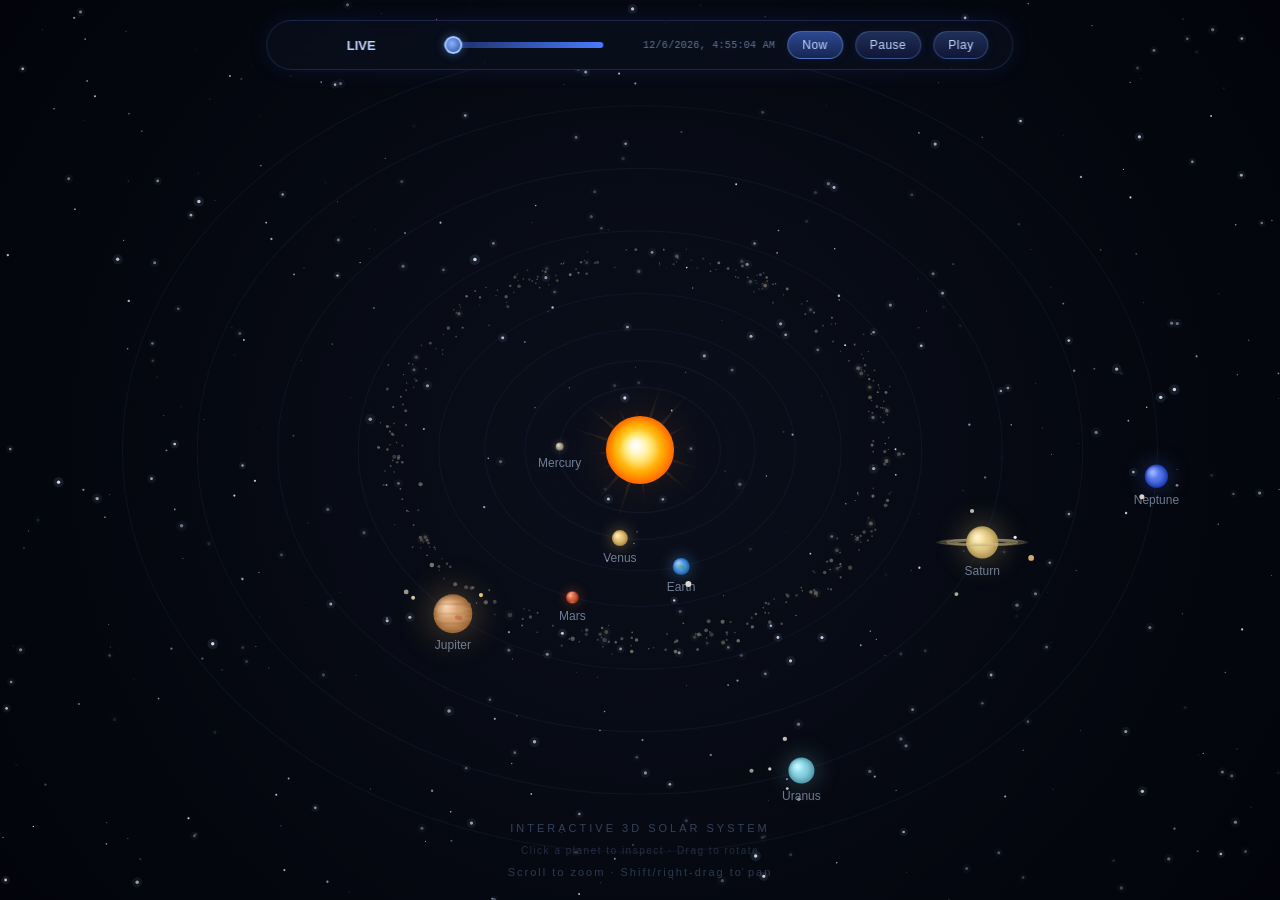
==== commit 71f59a1e: "feat: camera panning, asteroid belt, mobile pinch-zoom & double-tap reset - Asteroid belt: 360 aster" ====
--- a/3d-solar-system.html
+++ b/3d-solar-system.html
@@ -31,6 +31,7 @@
     width: 100%;
     height: 100%;
     z-index: 1;
+    touch-action: none;
   }
 
   #controls {
@@ -159,87 +160,113 @@
     border-color: rgba(130, 180, 255, 0.45);
   }
 
-  @media (max-width: 900px) {
-    #controls {
-      flex-direction: column;
-      align-items: center;
-      padding: 8px 10px;
-      gap: 6px;
-    }
-
-    .controls-top {
-      display: flex;
-      align-items: center;
-      gap: 6px;
-      justify-content: center;
-      flex-wrap: nowrap;
-    }
-
-    .controls-bottom {
-      display: flex;
-      align-items: center;
-      gap: 6px;
-      justify-content: center;
-      flex-wrap: nowrap;
-    }
-
-    #nowBtn, #pauseBtn, #playBtn {
-      padding: 5px 10px;
-      font-size: 10px;
-      flex-shrink: 0;
-    }
-
-    #speedSlider {
-      width: 90px;
-      flex-shrink: 0;
-    }
-
-    #timeLabel {
-      width: 100px;
-      font-size: 8px;
-    }
-
-    #speedValue {
-      width: 70px;
-      font-size: 10px;
-      white-space: nowrap;
-    }
-
-    #controls label {
-      font-size: 10px;
-      flex-shrink: 0;
-    }
-  }
-
-  @media (max-width: 500px) {
-    #controls {
-      padding: 6px 8px;
-      gap: 4px;
-    }
-
-    .controls-top, .controls-bottom {
-      gap: 4px;
-    }
-
-    #nowBtn, #pauseBtn, #playBtn {
-      padding: 4px 8px;
-      font-size: 9px;
-    }
-
-    #speedSlider {
-      width: 70px;
-    }
-
-    #timeLabel {
-      width: 80px;
-      font-size: 7px;
-    }
-
-    #speedValue {
-      width: 55px;
-      font-size: 9px;
-    }
-  }
+@media (max-width: 900px) {
+  #controls {
+    top: 18px;
+    width: min(calc(100vw - 32px), 620px);
+    padding: 12px 14px 14px;
+    gap: 12px;
+    border-radius: 24px;
+    flex-direction: column;
+    align-items: stretch;
+  }
+
+  .controls-top {
+    display: grid;
+    grid-template-columns: auto 1fr;
+    align-items: center;
+    gap: 8px 12px;
+    width: 100%;
+  }
+
+  .controls-bottom {
+    display: flex;
+    justify-content: center;
+    gap: 10px;
+    width: 100%;
+  }
+
+  #speedValue {
+    width: auto;
+    min-width: 92px;
+    max-width: none;
+    font-size: 13px;
+    text-align: left;
+  }
+
+  #speedSlider {
+    width: 100%;
+    min-width: 0;
+  }
+
+  #timeLabel {
+    grid-column: 1 / -1;
+    width: auto;
+    min-width: 0;
+    max-width: none;
+    font-size: 10px;
+    text-align: right;
+    opacity: 0.75;
+  }
+
+  .ctrl-btn,
+  #nowBtn,
+  #pauseBtn,
+  #playBtn {
+    min-height: 40px;
+    padding: 0 16px;
+    font-size: 13px;
+  }
+
+  #controls label {
+    display: none;
+  }
+}
+
+@media (max-width: 500px) {
+  #controls {
+    top: 14px;
+    width: calc(100vw - 28px);
+    padding: 12px 12px 14px;
+    gap: 12px;
+  }
+
+  .controls-top {
+    gap: 8px 10px;
+  }
+
+  .controls-bottom {
+    gap: 8px;
+  }
+
+  #speedValue {
+    min-width: 86px;
+    font-size: 12px;
+  }
+
+  #timeLabel {
+    font-size: 9px;
+  }
+
+  .ctrl-btn,
+  #nowBtn,
+  #pauseBtn,
+  #playBtn {
+    flex: 1;
+    min-height: 42px;
+    padding: 0 10px;
+    font-size: 13px;
+  }
+
+  .ctrl-btn {
+    touch-action: manipulation;
+  }
+
+  #speedSlider::-webkit-slider-thumb {
+    width: 22px;
+    height: 22px;
+  }
+}
 
   #planetInfo {
     position: absolute;
@@ -280,7 +307,14 @@
   }
 
   #planetInfo .stat .label { color: #7890b8; }
-  #planetInfo .stat .value { color: #c0d8ff; font-weight: 600; }
+  #planetInfo .stat .value {
+    color: #c0d8ff;
+    font-weight: 600;
+    text-align: right;
+    max-width: 60%;
+    word-wrap: break-word;
+    white-space: normal;
+  }
 
   .planet-dot {
     width: 14px; height: 14px;
@@ -291,38 +325,73 @@
     box-shadow: 0 0 6px currentColor;
   }
 
-  #zoomHint {
+  #interactionHints {
     position: absolute;
-    bottom: 20px;
+    bottom: max(20px, env(safe-area-inset-bottom));
     left: 50%;
     transform: translateX(-50%);
     z-index: 10;
+    display: flex;
+    width: calc(100% - 32px);
+    flex-direction: column;
+    align-items: center;
+    gap: 7px;
+    text-align: center;
+    pointer-events: none;
+  }
+
+  #zoomHint {
     color: rgba(120, 150, 200, 0.35);
     font-size: 11px;
     letter-spacing: 2px;
+    line-height: 1.4;
   }
 
   #resetHint {
-    position: absolute;
-    bottom: 42px;
-    left: 50%;
-    transform: translateX(-50%);
-    z-index: 10;
     color: rgba(120, 150, 200, 0.25);
     font-size: 10px;
     letter-spacing: 1.5px;
+    line-height: 1.4;
   }
 
   #title {
-    position: absolute;
-    bottom: 60px;
-    left: 50%;
-    transform: translateX(-50%);
-    z-index: 10;
     color: rgba(120, 150, 200, 0.4);
     font-size: 11px;
     letter-spacing: 3px;
+    line-height: 1.4;
     text-transform: uppercase;
+  }
+
+  .mobile-hint {
+    display: none;
+  }
+
+  @media (max-width: 600px), (pointer: coarse) {
+    #interactionHints {
+      bottom: max(14px, env(safe-area-inset-bottom));
+      gap: 5px;
+    }
+
+    #title {
+      font-size: 10px;
+      letter-spacing: 2px;
+    }
+
+    #resetHint,
+    #zoomHint {
+      max-width: 100%;
+      font-size: 9px;
+      letter-spacing: 1px;
+      line-height: 1.5;
+    }
+
+    .desktop-hint {
+      display: none;
+    }
+
+    .mobile-hint {
+      display: inline;
+    }
   }
 </style>
 </head>
@@ -354,9 +423,17 @@
   <div class="stat"><span class="label">Moons</span><span class="value" id="infoMoons"></span></div>
 </div>
 
-<div id="resetHint">Click a planet to inspect · Drag to rotate</div>
-<div id="zoomHint">Scroll to zoom · Drag to tilt</div>
-<div id="title">Interactive 3D Solar System</div>
+<div id="interactionHints">
+  <div id="title">Interactive 3D Solar System</div>
+  <div id="resetHint">
+    <span class="desktop-hint">Click a planet to inspect · Drag to rotate</span>
+    <span class="mobile-hint">Tap a planet to inspect · One-finger drag to rotate</span>
+  </div>
+  <div id="zoomHint">
+    <span class="desktop-hint">Scroll to zoom · Shift/right-drag to pan</span>
+    <span class="mobile-hint">Two-finger drag to pan · Pinch to zoom · Double-tap empty space to reset</span>
+  </div>
+</div>
 
 <script>
 // ==================== SETUP ====================
@@ -382,7 +459,10 @@
   canvas.height = h;
 }
 resizeCanvases();
-window.addEventListener('resize', resizeCanvases);
+window.addEventListener('resize', () => {
+  resizeCanvases();
+  clampPan();
+});
 
 // ==================== STARFIELD ====================
 const stars = [];
@@ -515,17 +595,79 @@
   p._screenR = p.radius;
 });
 
+// ==================== MAIN ASTEROID BELT ====================
+const ASTEROID_COUNT = 360;
+const asteroidBelt = [];
+const asteroidColors = [
+  [142, 134, 124],
+  [126, 119, 112],
+  [111, 113, 116],
+  [151, 137, 119],
+  [103, 100, 98]
+];
+
+for (let i = 0; i < ASTEROID_COUNT; i++) {
+  const radialMix = (Math.random() + Math.random()) * 0.5;
+  const orbitRadius = 198 + radialMix * 34;
+  const radiusProgress = (orbitRadius - 198) / 34;
+  const clusterAngle = (i % 7) / 7 * Math.PI * 2;
+  const useCluster = Math.random() < 0.28;
+  const phaseAtEpoch = useCluster
+    ? clusterAngle + (Math.random() - 0.5) * 0.5
+    : Math.random() * Math.PI * 2;
+  const size = 0.6 + Math.pow(Math.random(), 2.1) * 1.2;
+  const brightness = 0.42 + Math.random() * 0.34;
+  const baseColor = asteroidColors[Math.floor(Math.random() * asteroidColors.length)];
+
+  asteroidBelt.push({
+    orbitRadius,
+    phaseAtEpoch,
+    periodDays: (1250 + radiusProgress * 1050) * (0.94 + Math.random() * 0.12),
+    eccentricity: Math.random() * 0.025,
+    eccentricityAngle: Math.random() * Math.PI * 2,
+    size,
+    color: `rgba(${baseColor[0]},${baseColor[1]},${baseColor[2]},${brightness})`,
+    glowColor: `rgba(${baseColor[0]},${baseColor[1]},${baseColor[2]},${brightness * 0.14})`,
+    bright: size > 1.45 && Math.random() < 0.55
+  });
+}
+
 // ==================== CAMERA ====================
 let cameraTilt = 0.68;
 let cameraRotY = 0;
 let cameraZoom = 1.15;
+let cameraPanX = 0;
+let cameraPanY = 0;
 let targetTilt = 0.68;
 let targetRotY = 0;
 let targetZoom = 1.15;
+let targetPanX = 0;
+let targetPanY = 0;
 let isDragging = false;
+let dragMode = null;
 let lastMouse = { x: 0, y: 0 };
+let mouseDragDistance = 0;
 let hoveredPlanet = null;
 let selectedPlanet = null;
+
+function resetCamera() {
+  targetTilt = 0.68;
+  targetRotY = 0;
+  targetZoom = 1.15;
+  targetPanX = 0;
+  targetPanY = 0;
+}
+
+function clampPan() {
+  const maxPanX = canvas.width * 0.45;
+  const maxPanY = canvas.height * 0.35;
+  targetPanX = Math.max(-maxPanX, Math.min(maxPanX, targetPanX));
+  targetPanY = Math.max(-maxPanY, Math.min(maxPanY, targetPanY));
+}
+
+function clampZoom() {
+  targetZoom = Math.max(0.3, Math.min(2.5, targetZoom));
+}
 
 // ==================== FIX: getPlanetScreenPos ====================
 function getPlanetScreenPos(cx, cy, orbitR, angle) {
@@ -879,6 +1021,50 @@
   return bodies;
 }
 
+function drawAsteroidObject(asteroid) {
+  if (asteroid.bright) {
+    ctx.beginPath();
+    ctx.arc(asteroid.x, asteroid.y, asteroid.r * 2.4, 0, Math.PI * 2);
+    ctx.fillStyle = asteroid.glowColor;
+    ctx.fill();
+  }
+
+  ctx.beginPath();
+  ctx.arc(asteroid.x, asteroid.y, asteroid.r, 0, Math.PI * 2);
+  ctx.fillStyle = asteroid.color;
+  ctx.fill();
+}
+
+function buildAsteroidBodies(cx, cy) {
+  const bodies = [];
+  const daysSinceEpoch = (simTime - EPOCH_MS) / 86400000;
+
+  for (const asteroid of asteroidBelt) {
+    const angle = asteroid.phaseAtEpoch +
+      (daysSinceEpoch / asteroid.periodDays) * Math.PI * 2;
+    const orbitalVariation = 1 +
+      asteroid.eccentricity * Math.cos(angle - asteroid.eccentricityAngle);
+    const orbitRadius = asteroid.orbitRadius * orbitalVariation * cameraZoom;
+    const pos = getPlanetScreenPos(cx, cy, orbitRadius, angle);
+    const projectedAsteroid = {
+      x: pos.x,
+      y: pos.y,
+      r: Math.max(0.35, asteroid.size * pos.scale * cameraZoom),
+      color: asteroid.color,
+      glowColor: asteroid.glowColor,
+      bright: asteroid.bright
+    };
+
+    bodies.push({
+      type: 'asteroid',
+      depth: pos.depth,
+      draw: () => drawAsteroidObject(projectedAsteroid)
+    });
+  }
+
+  return bodies;
+}
+
 // ==================== MAIN LOOP ====================
 let _time = 0;
 
@@ -906,13 +1092,15 @@
   cameraTilt += (targetTilt - cameraTilt) * 0.08;
   cameraRotY += (targetRotY - cameraRotY) * 0.08;
   cameraZoom += (targetZoom - cameraZoom) * 0.1;
+  cameraPanX += (targetPanX - cameraPanX) * 0.12;
+  cameraPanY += (targetPanY - cameraPanY) * 0.12;
 }
 
 function render() {
   ctx.clearRect(0, 0, canvas.width, canvas.height);
 
-  const cx = canvas.width / 2;
-  const cy = canvas.height / 2;
+  const cx = canvas.width / 2 + cameraPanX;
+  const cy = canvas.height / 2 + cameraPanY;
 
   // 1. Compute all planet screen positions/depths first.
   for (const p of planets) {
@@ -929,7 +1117,7 @@
     drawOrbitPath(cx, cy, p.orbitRadius * cameraZoom, 'rgba(50,70,110,0.16)');
   }
 
-  // 3. Sun, planets and moons must be in ONE depth-sorted list.
+  // 3. Sun, planets, moons and asteroids must be in ONE depth-sorted list.
   // In this projection positive depth is closer to the camera.
   const sceneBodies = [
     { type: 'sun', depth: 0, draw: () => drawSun(cx, cy, _time) },
@@ -938,7 +1126,8 @@
       depth: p._depth,
       draw: () => drawPlanet(p, cx, cy, _time)
     })),
-    ...buildMoonBodies()
+    ...buildMoonBodies(),
+    ...buildAsteroidBodies(cx, cy)
   ];
 
   // Far first, near last.
@@ -1000,6 +1189,11 @@
 
 // ==================== INTERACTION ====================
 canvas.addEventListener('click', (e) => {
+  if (mouseDragDistance > 4) {
+    mouseDragDistance = 0;
+    return;
+  }
+
   const rect = canvas.getBoundingClientRect();
   const scaleX = canvas.width / rect.width;
   const scaleY = canvas.height / rect.height;
@@ -1053,66 +1247,152 @@
   if (isDragging) {
     const dx = e.clientX - lastMouse.x;
     const dy = e.clientY - lastMouse.y;
-    targetRotY += dx * 0.005;
-    targetTilt = Math.max(0.05, Math.min(1.3, targetTilt + dy * 0.003));
+    mouseDragDistance += Math.sqrt(dx * dx + dy * dy);
+
+    if (dragMode === 'pan') {
+      targetPanX += dx * scaleX;
+      targetPanY += dy * scaleY;
+      clampPan();
+      canvas.style.cursor = 'grabbing';
+    } else {
+      targetRotY += dx * 0.005;
+      targetTilt = Math.max(0.05, Math.min(1.3, targetTilt + dy * 0.003));
+      canvas.style.cursor = 'grabbing';
+    }
+
     lastMouse = { x: e.clientX, y: e.clientY };
   }
 });
 
 canvas.addEventListener('mousedown', (e) => {
-  if (e.button === 0) {
+  if (e.button === 0 || e.button === 2) {
     isDragging = true;
+    dragMode = e.button === 2 || e.shiftKey ? 'pan' : 'rotate';
     lastMouse = { x: e.clientX, y: e.clientY };
+    mouseDragDistance = 0;
+    canvas.style.cursor = 'grabbing';
+    e.preventDefault();
   }
 });
 
-canvas.addEventListener('mouseup', () => { isDragging = false; });
-canvas.addEventListener('mouseleave', () => { isDragging = false; });
+canvas.addEventListener('mouseup', () => {
+  isDragging = false;
+  dragMode = null;
+  canvas.style.cursor = planets.some(p => p.hovered) ? 'pointer' : 'default';
+});
+canvas.addEventListener('mouseleave', () => {
+  isDragging = false;
+  dragMode = null;
+  canvas.style.cursor = 'default';
+});
+canvas.addEventListener('contextmenu', (e) => e.preventDefault());
 
 // Zoom with mouse wheel
 canvas.addEventListener('wheel', (e) => {
   e.preventDefault();
   const delta = -e.deltaY * 0.001;
-  targetZoom = Math.max(0.3, Math.min(2.5, targetZoom + delta));
+  targetZoom += delta;
+  clampZoom();
 }, { passive: false });
 
 // Touch support
 let touchStartPos = null;
 let touchHasMoved = false;
-
-canvas.addEventListener('touchstart', (e) => {
-  const touch = e.touches[0];
+let touchMode = null;
+let touchMidpoint = null;
+let touchDistance = 0;
+let touchGestureHadMultipleFingers = false;
+let lastEmptyTapTime = 0;
+let lastEmptyTapPos = null;
+
+function getTouchMidpoint(touches) {
+  return {
+    x: (touches[0].clientX + touches[1].clientX) / 2,
+    y: (touches[0].clientY + touches[1].clientY) / 2
+  };
+}
+
+function getTouchDistance(touches) {
+  const dx = touches[1].clientX - touches[0].clientX;
+  const dy = touches[1].clientY - touches[0].clientY;
+  return Math.sqrt(dx * dx + dy * dy);
+}
+
+function getPlanetAtTouch(touch) {
   const rect = canvas.getBoundingClientRect();
   const scaleX = canvas.width / rect.width;
   const scaleY = canvas.height / rect.height;
   const mx = (touch.clientX - rect.left) * scaleX;
   const my = (touch.clientY - rect.top) * scaleY;
 
-  touchStartPos = { x: touch.clientX, y: touch.clientY };
-  touchHasMoved = false;
-
+  let hitPlanet = null;
+  let minDist = Infinity;
   for (const p of planets) {
     const dx = mx - p._screenX;
     const dy = my - p._screenY;
-    if (Math.sqrt(dx * dx + dy * dy) < Math.max(p._screenR + 15, 20)) {
-      selectedPlanet = p;
-      p.clickAnim = 1;
-      showPlanetInfo(p);
-      e.preventDefault();
-      return;
-    }
-  }
-  isDragging = true;
-  lastMouse = { x: touch.clientX, y: touch.clientY };
+    const dist = Math.sqrt(dx * dx + dy * dy);
+    if (dist < Math.max(p._screenR + 15, 20) && dist < minDist) {
+      hitPlanet = p;
+      minDist = dist;
+    }
+  }
+  return hitPlanet;
+}
+
+canvas.addEventListener('touchstart', (e) => {
+  if (e.touches.length >= 2) {
+    touchMode = 'panZoom';
+    touchMidpoint = getTouchMidpoint(e.touches);
+    touchDistance = getTouchDistance(e.touches);
+    touchHasMoved = true;
+    touchGestureHadMultipleFingers = true;
+    isDragging = false;
+  } else if (e.touches.length === 1) {
+    const touch = e.touches[0];
+    touchMode = 'rotate';
+    touchStartPos = { x: touch.clientX, y: touch.clientY };
+    touchHasMoved = false;
+    touchGestureHadMultipleFingers = false;
+    isDragging = true;
+    lastMouse = { x: touch.clientX, y: touch.clientY };
+  }
+
   e.preventDefault();
 }, { passive: false });
 
 canvas.addEventListener('touchmove', (e) => {
-  touchHasMoved = true;
-  if (isDragging) {
+  if (e.touches.length >= 2 && touchMode === 'panZoom') {
+    const rect = canvas.getBoundingClientRect();
+    const scaleX = canvas.width / rect.width;
+    const scaleY = canvas.height / rect.height;
+    const nextMidpoint = getTouchMidpoint(e.touches);
+    const nextDistance = getTouchDistance(e.touches);
+
+    targetPanX += (nextMidpoint.x - touchMidpoint.x) * scaleX;
+    targetPanY += (nextMidpoint.y - touchMidpoint.y) * scaleY;
+    clampPan();
+
+    if (touchDistance > 0) {
+      targetZoom *= nextDistance / touchDistance;
+      clampZoom();
+    }
+
+    touchMidpoint = nextMidpoint;
+    touchDistance = nextDistance;
+    touchHasMoved = true;
+  } else if (e.touches.length === 1 && touchMode === 'rotate') {
     const touch = e.touches[0];
     const dx = touch.clientX - lastMouse.x;
     const dy = touch.clientY - lastMouse.y;
+
+    if (touchStartPos) {
+      const totalDx = touch.clientX - touchStartPos.x;
+      const totalDy = touch.clientY - touchStartPos.y;
+      if (Math.sqrt(totalDx * totalDx + totalDy * totalDy) > 6) {
+        touchHasMoved = true;
+      }
+    }
+
     targetRotY += dx * 0.005;
     targetTilt = Math.max(0.05, Math.min(1.3, targetTilt + dy * 0.003));
     lastMouse = { x: touch.clientX, y: touch.clientY };
@@ -1121,29 +1401,69 @@
 }, { passive: false });
 
 canvas.addEventListener('touchend', (e) => {
-  const touch = e.changedTouches[0];
-  const rect = canvas.getBoundingClientRect();
-  const scaleX = canvas.width / rect.width;
-  const scaleY = canvas.height / rect.height;
-  const mx = (touch.clientX - rect.left) * scaleX;
-  const my = (touch.clientY - rect.top) * scaleY;
-
-  if (!touchHasMoved && selectedPlanet) {
-    let hitPlanet = null;
-    for (const p of planets) {
-      const dx = mx - p._screenX;
-      const dy = my - p._screenY;
-      if (Math.sqrt(dx * dx + dy * dy) < Math.max(p._screenR + 15, 20)) {
-        hitPlanet = p;
-        break;
+  if (touchMode === 'panZoom' && e.touches.length < 2) {
+    touchMode = null;
+    touchHasMoved = true;
+    isDragging = false;
+  }
+
+  if (e.touches.length === 0) {
+    const wasTap = touchMode === 'rotate' &&
+      !touchHasMoved &&
+      !touchGestureHadMultipleFingers;
+
+    if (wasTap) {
+      const touch = e.changedTouches[0];
+      const hitPlanet = getPlanetAtTouch(touch);
+
+      if (hitPlanet) {
+        selectedPlanet = hitPlanet;
+        hitPlanet.clickAnim = 1;
+        showPlanetInfo(hitPlanet);
+        lastEmptyTapTime = 0;
+        lastEmptyTapPos = null;
+      } else {
+        selectedPlanet = null;
+        hidePlanetInfo();
+
+        const now = performance.now();
+        const isCloseToLastTap = lastEmptyTapPos &&
+          Math.hypot(
+            touch.clientX - lastEmptyTapPos.x,
+            touch.clientY - lastEmptyTapPos.y
+          ) < 40;
+
+        if (now - lastEmptyTapTime <= 300 && isCloseToLastTap) {
+          resetCamera();
+          lastEmptyTapTime = 0;
+          lastEmptyTapPos = null;
+        } else {
+          lastEmptyTapTime = now;
+          lastEmptyTapPos = { x: touch.clientX, y: touch.clientY };
+        }
       }
     }
-    if (!hitPlanet) {
-      selectedPlanet = null;
-      hidePlanetInfo();
-    }
-  }
+
+    touchMode = null;
+    touchStartPos = null;
+    touchMidpoint = null;
+    touchDistance = 0;
+    touchGestureHadMultipleFingers = false;
+    isDragging = false;
+  }
+
+  e.preventDefault();
+}, { passive: false });
+
+canvas.addEventListener('touchcancel', (e) => {
+  touchMode = null;
+  touchStartPos = null;
+  touchMidpoint = null;
+  touchDistance = 0;
+  touchHasMoved = true;
+  touchGestureHadMultipleFingers = false;
   isDragging = false;
+  e.preventDefault();
 });
 
 // ==================== INFO PANEL ====================
@@ -1232,4 +1552,4 @@
 requestAnimationFrame(animate);
 </script>
 </body>
-</html>+</html>
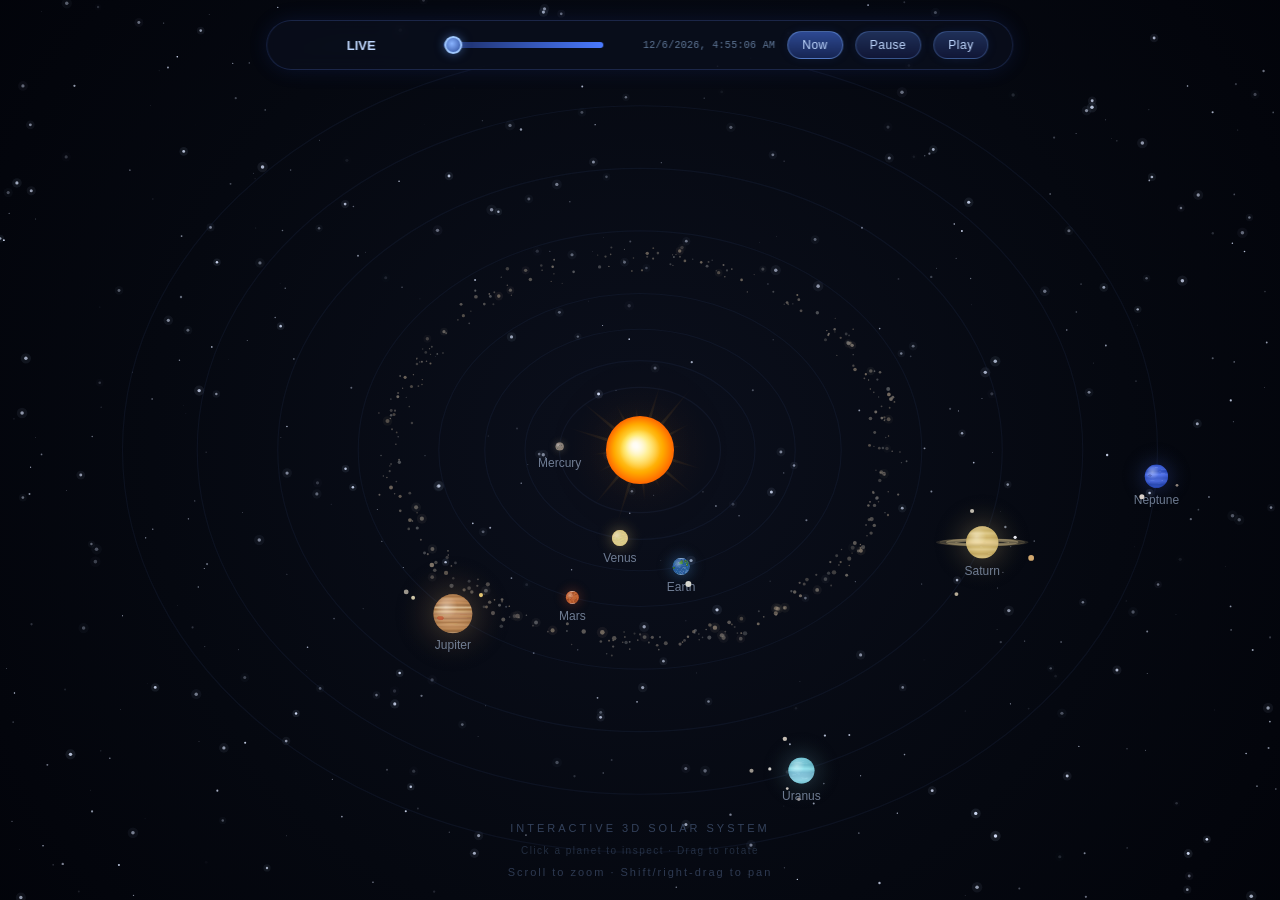
==== commit 35b55e4d: "feat: procedural planet textures with axial rotation - getPlanetTexture(): 256x256 offscreen canvas " ====
--- a/3d-solar-system.html
+++ b/3d-solar-system.html
@@ -575,14 +575,14 @@
 
 // ==================== PLANET DATA ====================
 const planets = [
-  { name:'Mercury', color:'#a89d8f', radius:3.5, orbitRadius:70, diameter:'4,879 km', distance:'57.9M km', period:'88 days', type:'Rocky', tilt:0.03, glowColor:'rgba(176,168,144,0.20)', periodDays:87.969, phaseAtEpoch:PHASES_2026.Mercury },
-  { name:'Venus',   color:'#d8b76f', radius:6.2, orbitRadius:100, diameter:'12,104 km', distance:'108.2M km', period:'225 days', type:'Rocky', tilt:0.05, glowColor:'rgba(232,200,122,0.22)', periodDays:224.701, phaseAtEpoch:PHASES_2026.Venus },
-  { name:'Earth',   color:'#4a90d9', radius:6.6, orbitRadius:135, diameter:'12,742 km', distance:'149.6M km', period:'365.25 days', type:'Rocky', tilt:0.25, glowColor:'rgba(74,144,217,0.28)', hasMoon:true, periodDays:365.256, phaseAtEpoch:PHASES_2026.Earth },
-  { name:'Mars',    color:'#c95a3b', radius:5.0, orbitRadius:175, diameter:'6,779 km', distance:'227.9M km', period:'687 days', type:'Rocky', tilt:0.15, glowColor:'rgba(212,90,58,0.22)', periodDays:686.98, phaseAtEpoch:PHASES_2026.Mars },
-  { name:'Jupiter', color:'#c89463', radius:15.5, orbitRadius:245, diameter:'139,820 km', distance:'778.5M km', period:'11.86 years', type:'Gas Giant', tilt:0.12, glowColor:'rgba(212,160,106,0.22)', bands:true, moons:4, periodDays:4332.59, phaseAtEpoch:PHASES_2026.Jupiter },
-  { name:'Saturn',  color:'#dbc37f', radius:13.5, orbitRadius:315, diameter:'116,460 km', distance:'1.43B km', period:'29.46 years', type:'Gas Giant', tilt:0.18, glowColor:'rgba(232,208,136,0.20)', rings:true, moons:3, periodDays:10759.22, phaseAtEpoch:PHASES_2026.Saturn },
-  { name:'Uranus',  color:'#7ec8d8', radius:10.2, orbitRadius:385, diameter:'50,724 km', distance:'2.87B km', period:'84.01 years', type:'Ice Giant', tilt:0.45, glowColor:'rgba(126,200,216,0.18)', periodDays:30688.5, phaseAtEpoch:PHASES_2026.Uranus },
-  { name:'Neptune', color:'#4a6ae0', radius:10.0, orbitRadius:450, diameter:'49,244 km', distance:'4.50B km', period:'164.8 years', type:'Ice Giant', tilt:0.1, glowColor:'rgba(74,106,224,0.20)', periodDays:60182, phaseAtEpoch:PHASES_2026.Neptune }
+  { name:'Mercury', color:'#a89d8f', radius:3.5, orbitRadius:70, diameter:'4,879 km', distance:'57.9M km', period:'88 days', type:'Rocky', tilt:0.03, glowColor:'rgba(176,168,144,0.20)', periodDays:87.969, phaseAtEpoch:PHASES_2026.Mercury, rotationPeriodDays:58.646 },
+  { name:'Venus',   color:'#d8b76f', radius:6.2, orbitRadius:100, diameter:'12,104 km', distance:'108.2M km', period:'225 days', type:'Rocky', tilt:0.05, glowColor:'rgba(232,200,122,0.22)', periodDays:224.701, phaseAtEpoch:PHASES_2026.Venus, rotationPeriodDays:-243.025 },
+  { name:'Earth',   color:'#4a90d9', radius:6.6, orbitRadius:135, diameter:'12,742 km', distance:'149.6M km', period:'365.25 days', type:'Rocky', tilt:0.25, glowColor:'rgba(74,144,217,0.28)', hasMoon:true, periodDays:365.256, phaseAtEpoch:PHASES_2026.Earth, rotationPeriodDays:1 },
+  { name:'Mars',    color:'#c95a3b', radius:5.0, orbitRadius:175, diameter:'6,779 km', distance:'227.9M km', period:'687 days', type:'Rocky', tilt:0.15, glowColor:'rgba(212,90,58,0.22)', periodDays:686.98, phaseAtEpoch:PHASES_2026.Mars, rotationPeriodDays:1.026 },
+  { name:'Jupiter', color:'#c89463', radius:15.5, orbitRadius:245, diameter:'139,820 km', distance:'778.5M km', period:'11.86 years', type:'Gas Giant', tilt:0.12, glowColor:'rgba(212,160,106,0.22)', bands:true, moons:4, periodDays:4332.59, phaseAtEpoch:PHASES_2026.Jupiter, rotationPeriodDays:0.414 },
+  { name:'Saturn',  color:'#dbc37f', radius:13.5, orbitRadius:315, diameter:'116,460 km', distance:'1.43B km', period:'29.46 years', type:'Gas Giant', tilt:0.18, glowColor:'rgba(232,208,136,0.20)', rings:true, moons:3, periodDays:10759.22, phaseAtEpoch:PHASES_2026.Saturn, rotationPeriodDays:0.444 },
+  { name:'Uranus',  color:'#7ec8d8', radius:10.2, orbitRadius:385, diameter:'50,724 km', distance:'2.87B km', period:'84.01 years', type:'Ice Giant', tilt:0.45, glowColor:'rgba(126,200,216,0.18)', periodDays:30688.5, phaseAtEpoch:PHASES_2026.Uranus, rotationPeriodDays:-0.718 },
+  { name:'Neptune', color:'#4a6ae0', radius:10.0, orbitRadius:450, diameter:'49,244 km', distance:'4.50B km', period:'164.8 years', type:'Ice Giant', tilt:0.1, glowColor:'rgba(74,106,224,0.20)', periodDays:60182, phaseAtEpoch:PHASES_2026.Neptune, rotationPeriodDays:0.671 }
 ];
 
 planets.forEach(p => {
@@ -764,6 +764,285 @@
   ctx.stroke();
 }
 
+// ==================== PROCEDURAL PLANET TEXTURES ====================
+
+function seededRandom(seed) {
+  let s = seed;
+  return function() {
+    s = (s * 16807 + 0) % 2147483647;
+    return (s - 1) / 2147483646;
+  };
+}
+
+function getPlanetTexture(planet) {
+  if (planet._tex) return planet._tex;
+
+  const SIZE = 256;
+  const tc = document.createElement('canvas');
+  tc.width = SIZE; tc.height = SIZE;
+  const t = tc.getContext('2d');
+
+  const rng = seededRandom(planet.name.split('').reduce((a, c) => a + c.charCodeAt(0), 0));
+
+  switch (planet.name) {
+    case 'Jupiter': {
+      // Banded atmosphere with turbulence and Great Red Spot
+      const bandColors = ['#c4956a','#a67549','#d4a87a','#b8855a','#c89463','#8c633d','#dcc09a','#a07040','#d8b88a','#b08060','#c49468','#9e7050'];
+      const bandCount = 18;
+      for (let y = 0; y < SIZE; y++) {
+        const bandIdx = (y / SIZE) * bandCount;
+        const bandFrac = bandIdx - Math.floor(bandIdx);
+        const ci = Math.floor(bandIdx) % bandColors.length;
+        const ci2 = (Math.floor(bandIdx) + 1) % bandColors.length;
+        const turbulence = (rng() - 0.5) * 4;
+        const alpha = 0.55 + rng() * 0.35;
+        const r1 = parseInt(bandColors[ci].slice(1,3),16);
+        const g1 = parseInt(bandColors[ci].slice(3,5),16);
+        const b1 = parseInt(bandColors[ci].slice(5,7),16);
+        const r2 = parseInt(bandColors[ci2].slice(1,3),16);
+        const g2 = parseInt(bandColors[ci2].slice(3,5),16);
+        const b2 = parseInt(bandColors[ci2].slice(5,7),16);
+        const r = Math.round(r1 + (r2 - r1) * bandFrac + turbulence);
+        const g = Math.round(g1 + (g2 - g1) * bandFrac + turbulence * 0.7);
+        const b = Math.round(b1 + (b2 - b1) * bandFrac + turbulence * 0.5);
+        t.fillStyle = `rgba(${r},${g},${b},${alpha})`;
+        t.fillRect(0, y, SIZE, 1);
+      }
+      // Great Red Spot
+      t.beginPath();
+      t.ellipse(140, 155, 22, 14, 0.1, 0, Math.PI * 2);
+      t.fillStyle = 'rgba(190,75,45,0.65)';
+      t.fill();
+      t.beginPath();
+      t.ellipse(140, 155, 14, 9, 0.1, 0, Math.PI * 2);
+      t.fillStyle = 'rgba(210,100,60,0.4)';
+      t.fill();
+      // Swirl details
+      for (let i = 0; i < 30; i++) {
+        t.beginPath();
+        const sx = rng() * SIZE, sy = 40 + rng() * 176, sw = 15 + rng() * 40, sh = 1 + rng() * 3;
+        t.ellipse(sx, sy, sw, sh, 0, 0, Math.PI * 2);
+        t.fillStyle = `rgba(${140+rng()*80},${100+rng()*80},${50+rng()*60},${0.08+rng()*0.1})`;
+        t.fill();
+      }
+      break;
+    }
+    case 'Saturn': {
+      // Subtle bands, golden haze
+      const bandColors = ['#e8d098','#d8c080','#c8b068','#e0cc90','#d0b870','#c4a860','#dcc888'];
+      const bandCount = 14;
+      for (let y = 0; y < SIZE; y++) {
+        const bandIdx = (y / SIZE) * bandCount;
+        const bandFrac = bandIdx - Math.floor(bandIdx);
+        const ci = Math.floor(bandIdx) % bandColors.length;
+        const ci2 = (Math.floor(bandIdx) + 1) % bandColors.length;
+        const turbulence = (rng() - 0.5) * 2;
+        const r1 = parseInt(bandColors[ci].slice(1,3),16);
+        const g1 = parseInt(bandColors[ci].slice(3,5),16);
+        const b1 = parseInt(bandColors[ci].slice(5,7),16);
+        const r2 = parseInt(bandColors[ci2].slice(1,3),16);
+        const g2 = parseInt(bandColors[ci2].slice(3,5),16);
+        const b2 = parseInt(bandColors[ci2].slice(5,7),16);
+        const r = Math.round(r1 + (r2 - r1) * bandFrac + turbulence);
+        const g = Math.round(g1 + (g2 - g1) * bandFrac + turbulence);
+        const b = Math.round(b1 + (b2 - b1) * bandFrac + turbulence);
+        t.fillStyle = `rgba(${r},${g},${b},0.7)`;
+        t.fillRect(0, y, SIZE, 1);
+      }
+      // Subtle storm spots
+      for (let i = 0; i < 5; i++) {
+        t.beginPath();
+        t.ellipse(rng()*SIZE, 30+rng()*200, 6+rng()*12, 3+rng()*5, rng()*0.3, 0, Math.PI*2);
+        t.fillStyle = `rgba(220,200,150,${0.15+rng()*0.15})`;
+        t.fill();
+      }
+      break;
+    }
+    case 'Earth': {
+      // Ocean base
+      t.fillStyle = '#2a5a9a';
+      t.fillRect(0, 0, SIZE, SIZE);
+      // Ocean depth variation
+      for (let i = 0; i < 200; i++) {
+        t.beginPath();
+        t.ellipse(rng()*SIZE, rng()*SIZE, 5+rng()*30, 3+rng()*15, rng()*Math.PI, 0, Math.PI*2);
+        t.fillStyle = `rgba(${20+rng()*30},${70+rng()*50},${120+rng()*60},${0.1+rng()*0.15})`;
+        t.fill();
+      }
+      // Continents
+      const continentDefs = [
+        { x: 80, y: 60, w: 50, h: 70, rot: 0.2 },  // "Americas-ish"
+        { x: 140, y: 50, w: 40, h: 40, rot: -0.1 }, // "Europe/Africa-ish"
+        { x: 160, y: 100, w: 25, h: 50, rot: 0 },   // "Africa-ish"
+        { x: 190, y: 65, w: 60, h: 45, rot: 0.15 },  // "Asia-ish"
+        { x: 220, y: 150, w: 30, h: 25, rot: -0.2 }, // "Australia-ish"
+      ];
+      for (const c of continentDefs) {
+        t.save();
+        t.translate(c.x, c.y);
+        t.rotate(c.rot);
+        for (let j = 0; j < 12; j++) {
+          t.beginPath();
+          t.ellipse((rng()-0.5)*c.w*0.6, (rng()-0.5)*c.h*0.6,
+            5+rng()*c.w*0.35, 5+rng()*c.h*0.35, rng()*Math.PI, 0, Math.PI*2);
+          const g = 80 + rng()*80;
+          t.fillStyle = `rgba(${40+rng()*40},${g},${30+rng()*30},${0.35+rng()*0.3})`;
+          t.fill();
+        }
+        t.restore();
+      }
+      // Clouds
+      for (let i = 0; i < 80; i++) {
+        t.beginPath();
+        t.ellipse(rng()*SIZE, rng()*SIZE, 8+rng()*25, 2+rng()*6, rng()*Math.PI, 0, Math.PI*2);
+        t.fillStyle = `rgba(240,245,255,${0.06+rng()*0.12})`;
+        t.fill();
+      }
+      // Polar caps
+      t.fillStyle = 'rgba(240,245,255,0.5)';
+      t.fillRect(0, 0, SIZE, 18);
+      t.fillRect(0, SIZE-18, SIZE, 18);
+      break;
+    }
+    case 'Mars': {
+      // Dusty base
+      t.fillStyle = '#c46838';
+      t.fillRect(0, 0, SIZE, SIZE);
+      // Surface variation
+      for (let i = 0; i < 300; i++) {
+        t.beginPath();
+        t.ellipse(rng()*SIZE, rng()*SIZE, 2+rng()*15, 2+rng()*10, rng()*Math.PI, 0, Math.PI*2);
+        const r = 140+rng()*60, g = 50+rng()*50, b = 20+rng()*30;
+        t.fillStyle = `rgba(${r},${g},${b},${0.1+rng()*0.2})`;
+        t.fill();
+      }
+      // Dark regions (syrtis etc)
+      for (let i = 0; i < 6; i++) {
+        t.beginPath();
+        t.ellipse(rng()*SIZE, 30+rng()*190, 15+rng()*35, 10+rng()*25, rng()*Math.PI, 0, Math.PI*2);
+        t.fillStyle = `rgba(100,40,20,${0.12+rng()*0.15})`;
+        t.fill();
+      }
+      // Polar caps
+      t.fillStyle = 'rgba(240,235,230,0.6)';
+      t.beginPath();
+      t.ellipse(SIZE/2, 8, SIZE*0.35, 10, 0, 0, Math.PI*2);
+      t.fill();
+      t.beginPath();
+      t.ellipse(SIZE/2, SIZE-8, SIZE*0.25, 7, 0, 0, Math.PI*2);
+      t.fill();
+      // Olympus Mons spot
+      t.beginPath();
+      t.arc(100, 100, 8, 0, Math.PI*2);
+      t.fillStyle = 'rgba(180,100,50,0.4)';
+      t.fill();
+      t.beginPath();
+      t.arc(100, 100, 4, 0, Math.PI*2);
+      t.fillStyle = 'rgba(200,130,70,0.3)';
+      t.fill();
+      break;
+    }
+    case 'Mercury': {
+      // Rocky grey
+      t.fillStyle = '#8a8078';
+      t.fillRect(0, 0, SIZE, SIZE);
+      for (let i = 0; i < 400; i++) {
+        t.beginPath();
+        t.ellipse(rng()*SIZE, rng()*SIZE, 1+rng()*8, 1+rng()*5, rng()*Math.PI, 0, Math.PI*2);
+        t.fillStyle = `rgba(${70+rng()*80},${65+rng()*75},${60+rng()*70},${0.1+rng()*0.2})`;
+        t.fill();
+      }
+      // Craters
+      for (let i = 0; i < 25; i++) {
+        const cx = rng()*SIZE, cy = rng()*SIZE, cr = 3+rng()*12;
+        t.beginPath();
+        t.arc(cx, cy, cr, 0, Math.PI*2);
+        t.strokeStyle = `rgba(50,45,40,${0.2+rng()*0.3})`;
+        t.lineWidth = 1+rng();
+        t.stroke();
+        t.beginPath();
+        t.arc(cx-1, cy-1, cr*0.7, 0, Math.PI*2);
+        t.fillStyle = `rgba(60,55,50,${0.15+rng()*0.15})`;
+        t.fill();
+      }
+      break;
+    }
+    case 'Venus': {
+      // Hazy thick atmosphere
+      t.fillStyle = '#d8c888';
+      t.fillRect(0, 0, SIZE, SIZE);
+      // Cloud swirls
+      for (let i = 0; i < 150; i++) {
+        t.beginPath();
+        t.ellipse(rng()*SIZE, rng()*SIZE, 10+rng()*40, 2+rng()*8, -0.3+rng()*0.6, 0, Math.PI*2);
+        t.fillStyle = `rgba(${200+rng()*55},${180+rng()*55},${120+rng()*60},${0.08+rng()*0.15})`;
+        t.fill();
+      }
+      // Subtle cell structures
+      for (let i = 0; i < 30; i++) {
+        t.beginPath();
+        t.arc(rng()*SIZE, rng()*SIZE, 8+rng()*20, 0, Math.PI*2);
+        t.strokeStyle = `rgba(220,200,140,${0.08+rng()*0.1})`;
+        t.lineWidth = 1;
+        t.stroke();
+      }
+      break;
+    }
+    case 'Uranus': {
+      // Soft ice giant bands
+      const uColors = ['#8ad8e8','#7ac8d8','#6ab8c8','#9ae8f0','#78b8d0','#88c0d8','#a0e0f0'];
+      for (let y = 0; y < SIZE; y++) {
+        const frac = (y / SIZE) * uColors.length;
+        const ci = Math.floor(frac) % uColors.length;
+        const ci2 = (ci + 1) % uColors.length;
+        const f = frac - Math.floor(frac);
+        const r1 = parseInt(uColors[ci].slice(1,3),16), g1 = parseInt(uColors[ci].slice(3,5),16), b1 = parseInt(uColors[ci].slice(5,7),16);
+        const r2 = parseInt(uColors[ci2].slice(1,3),16), g2 = parseInt(uColors[ci2].slice(3,5),16), b2 = parseInt(uColors[ci2].slice(5,7),16);
+        t.fillStyle = `rgba(${Math.round(r1+(r2-r1)*f)},${Math.round(g1+(g2-g1)*f)},${Math.round(b1+(b2-b1)*f)},0.7)`;
+        t.fillRect(0, y, SIZE, 1);
+      }
+      // Subtle cloud wisps
+      for (let i = 0; i < 40; i++) {
+        t.beginPath();
+        t.ellipse(rng()*SIZE, rng()*SIZE, 15+rng()*35, 1+rng()*4, rng()*0.2, 0, Math.PI*2);
+        t.fillStyle = `rgba(200,240,250,${0.05+rng()*0.08})`;
+        t.fill();
+      }
+      break;
+    }
+    case 'Neptune': {
+      // Deep blue bands
+      const nColors = ['#3a5ac8','#4a6ae0','#2a4ab0','#5a7af0','#3a58c0','#4a68d8','#2848a8'];
+      for (let y = 0; y < SIZE; y++) {
+        const frac = (y / SIZE) * nColors.length;
+        const ci = Math.floor(frac) % nColors.length;
+        const ci2 = (ci + 1) % nColors.length;
+        const f = frac - Math.floor(frac);
+        const r1 = parseInt(nColors[ci].slice(1,3),16), g1 = parseInt(nColors[ci].slice(3,5),16), b1 = parseInt(nColors[ci].slice(5,7),16);
+        const r2 = parseInt(nColors[ci2].slice(1,3),16), g2 = parseInt(nColors[ci2].slice(3,5),16), b2 = parseInt(nColors[ci2].slice(5,7),16);
+        t.fillStyle = `rgba(${Math.round(r1+(r2-r1)*f)},${Math.round(g1+(g2-g1)*f)},${Math.round(b1+(b2-b1)*f)},0.7)`;
+        t.fillRect(0, y, SIZE, 1);
+      }
+      // Great Dark Spot
+      t.beginPath();
+      t.ellipse(130, 120, 18, 12, 0.1, 0, Math.PI*2);
+      t.fillStyle = 'rgba(20,30,100,0.35)';
+      t.fill();
+      // Bright cloud streaks
+      for (let i = 0; i < 15; i++) {
+        t.beginPath();
+        t.ellipse(rng()*SIZE, rng()*SIZE, 10+rng()*25, 1+rng()*3, rng()*0.2, 0, Math.PI*2);
+        t.fillStyle = `rgba(180,200,255,${0.08+rng()*0.12})`;
+        t.fill();
+      }
+      break;
+    }
+  }
+
+  planet._tex = tc;
+  return tc;
+}
+
 function lightenColor(hex, amount) {
   const num = parseInt(hex.replace('#', ''), 16);
   const r = Math.min(255, (num >> 16) + amount);
@@ -778,6 +1057,36 @@
   const g = Math.max(0, ((num >> 8) & 0xff) - amount);
   const b = Math.max(0, (num & 0xff) - amount);
   return `rgb(${r},${g},${b})`;
+}
+
+function drawPlanetSurface(planet, x, y, r) {
+  const tex = getPlanetTexture(planet);
+  if (!tex) return;
+
+  const texW = tex.width;
+  const texH = tex.height;
+
+  // Scroll offset from axial rotation
+  const daysSinceEpoch = (simTime - EPOCH_MS) / 86400000;
+  const rotationPhase = daysSinceEpoch / Math.abs(planet.rotationPeriodDays);
+  const scrollX = (rotationPhase * texW * (planet.rotationPeriodDays < 0 ? -1 : 1)) % texW;
+
+  ctx.save();
+  ctx.beginPath();
+  ctx.arc(x, y, r, 0, Math.PI * 2);
+  ctx.clip();
+
+  // Draw the texture stretched to the planet disc, wrapping horizontally
+  const drawW = r * 2;
+  const drawH = r * 2;
+  for (let sx = scrollX - texW; sx < texW; sx += texW) {
+    ctx.drawImage(tex,
+      (sx / texW - 0.5) * drawW + x,
+      (0 / texH - 0.5) * drawH + y,
+      drawW, drawH);
+  }
+
+  ctx.restore();
 }
 
 function drawPlanet(planet, cx, cy, time) {
@@ -857,62 +1166,9 @@
     ctx.restore();
   }
 
-  // Jupiter bands
-  if (planet.bands) {
-    ctx.save();
-    ctx.beginPath();
-    ctx.arc(pos.x, pos.y, r, 0, Math.PI * 2);
-    ctx.clip();
-    const bandColors = ['rgba(180,130,80,0.3)', 'rgba(200,160,100,0.2)', 'rgba(160,100,60,0.3)'];
-    for (let i = -3; i <= 3; i++) {
-      ctx.fillStyle = bandColors[Math.abs(i) % 3];
-      ctx.fillRect(pos.x - r, pos.y + i * r * 0.25 - r * 0.06, r * 2, r * 0.12);
-    }
-    ctx.beginPath();
-    ctx.ellipse(pos.x + r * 0.3, pos.y + r * 0.2, r * 0.2, r * 0.12, 0.2, 0, Math.PI * 2);
-    ctx.fillStyle = 'rgba(200,80,50,0.5)';
-    ctx.fill();
-    ctx.restore();
-  }
-
-  // Earth features
-  if (planet.name === 'Earth') {
-    ctx.save();
-    ctx.beginPath();
-    ctx.arc(pos.x, pos.y, r, 0, Math.PI * 2);
-    ctx.clip();
-    ctx.fillStyle = 'rgba(60,150,60,0.35)';
-    ctx.beginPath();
-    ctx.ellipse(pos.x - r * 0.2, pos.y - r * 0.1, r * 0.35, r * 0.25, 0.3, 0, Math.PI * 2);
-    ctx.fill();
-    ctx.fillStyle = 'rgba(50,140,50,0.3)';
-    ctx.beginPath();
-    ctx.ellipse(pos.x + r * 0.3, pos.y + r * 0.2, r * 0.2, r * 0.3, -0.2, 0, Math.PI * 2);
-    ctx.fill();
-    const atmosGrad = ctx.createRadialGradient(pos.x, pos.y, r * 0.85, pos.x, pos.y, r * 1.15);
-    atmosGrad.addColorStop(0, 'rgba(100,180,255,0)');
-    atmosGrad.addColorStop(1, 'rgba(100,180,255,0.15)');
-    ctx.beginPath();
-    ctx.arc(pos.x, pos.y, r * 1.15, 0, Math.PI * 2);
-    ctx.fillStyle = atmosGrad;
-    ctx.fill();
-    ctx.restore();
-  }
-
-  // Mars polar caps
-  if (planet.name === 'Mars') {
-    ctx.save();
-    ctx.beginPath();
-    ctx.arc(pos.x, pos.y, r, 0, Math.PI * 2);
-    ctx.clip();
-    ctx.fillStyle = 'rgba(255,255,255,0.25)';
-    ctx.beginPath();
-    ctx.ellipse(pos.x, pos.y - r * 0.7, r * 0.4, r * 0.15, 0, 0, Math.PI * 2);
-    ctx.fill();
-    ctx.beginPath();
-    ctx.ellipse(pos.x, pos.y + r * 0.75, r * 0.3, r * 0.12, 0, 0, Math.PI * 2);
-    ctx.fill();
-    ctx.restore();
+  // Procedural surface texture with axial rotation
+  if (planet.rotationPeriodDays) {
+    drawPlanetSurface(planet, pos.x, pos.y, r);
   }
 
   // Specular highlight
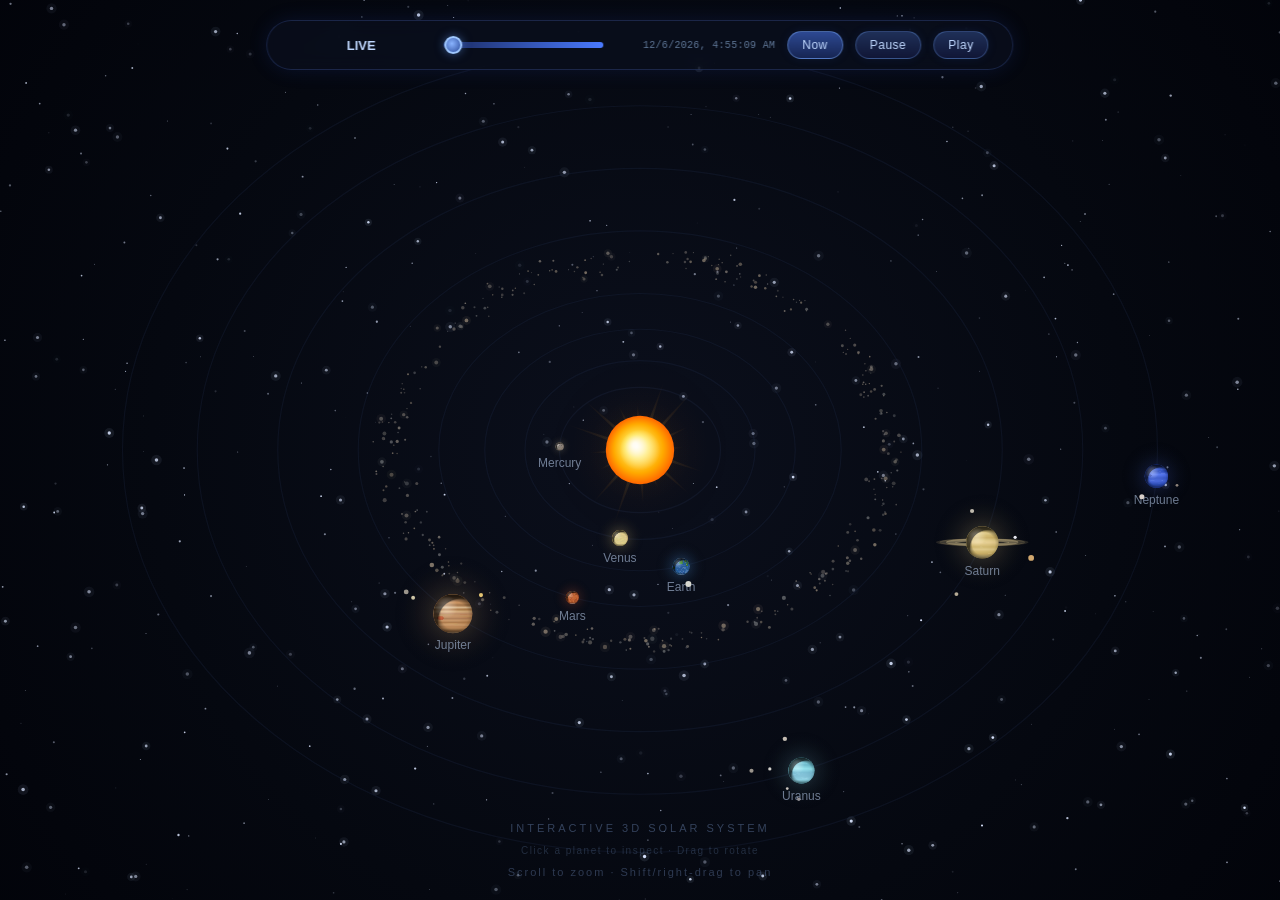
==== commit bd213a40: "fix: improve procedural planet sphere look and fix rendering order - Move body gradient BEFORE textu" ====
--- a/3d-solar-system.html
+++ b/3d-solar-system.html
@@ -1069,7 +1069,7 @@
   // Scroll offset from axial rotation
   const daysSinceEpoch = (simTime - EPOCH_MS) / 86400000;
   const rotationPhase = daysSinceEpoch / Math.abs(planet.rotationPeriodDays);
-  const scrollX = (rotationPhase * texW * (planet.rotationPeriodDays < 0 ? -1 : 1)) % texW;
+  const scrollX = ((rotationPhase * texW * (planet.rotationPeriodDays < 0 ? -1 : 1)) % texW + texW) % texW;
 
   ctx.save();
   ctx.beginPath();
@@ -1086,6 +1086,15 @@
       drawW, drawH);
   }
 
+  // Latitude darkening: darken near top/bottom edges for spherical illusion
+  const latGrad = ctx.createLinearGradient(x, y - r, x, y + r);
+  latGrad.addColorStop(0, 'rgba(0,0,0,0.45)');
+  latGrad.addColorStop(0.15, 'rgba(0,0,0,0)');
+  latGrad.addColorStop(0.85, 'rgba(0,0,0,0)');
+  latGrad.addColorStop(1, 'rgba(0,0,0,0.45)');
+  ctx.fillStyle = latGrad;
+  ctx.fillRect(x - r, y - r, drawW, drawH);
+
   ctx.restore();
 }
 
@@ -1129,7 +1138,29 @@
     ctx.restore();
   }
 
-  // Planet body gradient
+  // Saturn rings — front (lower half)
+  if (planet.rings) {
+    ctx.save();
+    ctx.translate(pos.x, pos.y);
+    ctx.scale(1, Math.cos(cameraTilt) * 0.35);
+
+    const ringConfigs = [
+      { inner: r * 1.35, outer: r * 1.95, color: 'rgba(210,190,140,0.5)' },
+      { inner: r * 2.05, outer: r * 2.45, color: 'rgba(190,170,120,0.3)' },
+      { inner: r * 2.5, outer: r * 2.75, color: 'rgba(180,160,110,0.18)' }
+    ];
+
+    for (const ring of ringConfigs) {
+      ctx.beginPath();
+      ctx.ellipse(0, 0, ring.outer, ring.outer * 0.28, 0, 0, Math.PI);
+      ctx.strokeStyle = ring.color;
+      ctx.lineWidth = (ring.outer - ring.inner);
+      ctx.stroke();
+    }
+    ctx.restore();
+  }
+
+  // Planet body gradient as base (behind texture for lighting)
   const bodyGrad = ctx.createRadialGradient(
     pos.x - r * 0.3, pos.y - r * 0.3, r * 0.1,
     pos.x, pos.y, r
@@ -1144,31 +1175,45 @@
   ctx.fillStyle = bodyGrad;
   ctx.fill();
 
-  // Saturn rings — front (lower half)
-  if (planet.rings) {
-    ctx.save();
-    ctx.translate(pos.x, pos.y);
-    ctx.scale(1, Math.cos(cameraTilt) * 0.35);
-
-    const ringConfigs = [
-      { inner: r * 1.35, outer: r * 1.95, color: 'rgba(210,190,140,0.5)' },
-      { inner: r * 2.05, outer: r * 2.45, color: 'rgba(190,170,120,0.3)' },
-      { inner: r * 2.5, outer: r * 2.75, color: 'rgba(180,160,110,0.18)' }
-    ];
-
-    for (const ring of ringConfigs) {
-      ctx.beginPath();
-      ctx.ellipse(0, 0, ring.outer, ring.outer * 0.28, 0, 0, Math.PI);
-      ctx.strokeStyle = ring.color;
-      ctx.lineWidth = (ring.outer - ring.inner);
-      ctx.stroke();
-    }
-    ctx.restore();
-  }
-
   // Procedural surface texture with axial rotation
   if (planet.rotationPeriodDays) {
     drawPlanetSurface(planet, pos.x, pos.y, r);
+  }
+
+  // Spherical shading overlay (dark side)
+  {
+    ctx.save();
+    ctx.beginPath();
+    ctx.arc(pos.x, pos.y, r, 0, Math.PI * 2);
+    ctx.clip();
+    const shadeGrad = ctx.createRadialGradient(
+      pos.x - r * 0.3, pos.y - r * 0.3, r * 0.1,
+      pos.x + r * 0.4, pos.y + r * 0.4, r * 1.2
+    );
+    shadeGrad.addColorStop(0, 'rgba(0,0,0,0)');
+    shadeGrad.addColorStop(0.55, 'rgba(0,0,0,0)');
+    shadeGrad.addColorStop(0.8, 'rgba(0,0,0,0.35)');
+    shadeGrad.addColorStop(1, 'rgba(0,0,0,0.7)');
+    ctx.fillStyle = shadeGrad;
+    ctx.fillRect(pos.x - r, pos.y - r, r * 2, r * 2);
+    ctx.restore();
+  }
+
+  // Earth atmosphere glow
+  if (planet.name === 'Earth') {
+    ctx.save();
+    ctx.beginPath();
+    ctx.arc(pos.x, pos.y, r, 0, Math.PI * 2);
+    ctx.clip();
+    const atmosGrad = ctx.createRadialGradient(pos.x, pos.y, r * 0.82, pos.x, pos.y, r * 1.12);
+    atmosGrad.addColorStop(0, 'rgba(100,180,255,0)');
+    atmosGrad.addColorStop(0.6, 'rgba(100,180,255,0)');
+    atmosGrad.addColorStop(1, 'rgba(100,180,255,0.25)');
+    ctx.beginPath();
+    ctx.arc(pos.x, pos.y, r * 1.12, 0, Math.PI * 2);
+    ctx.fillStyle = atmosGrad;
+    ctx.fill();
+    ctx.restore();
   }
 
   // Specular highlight
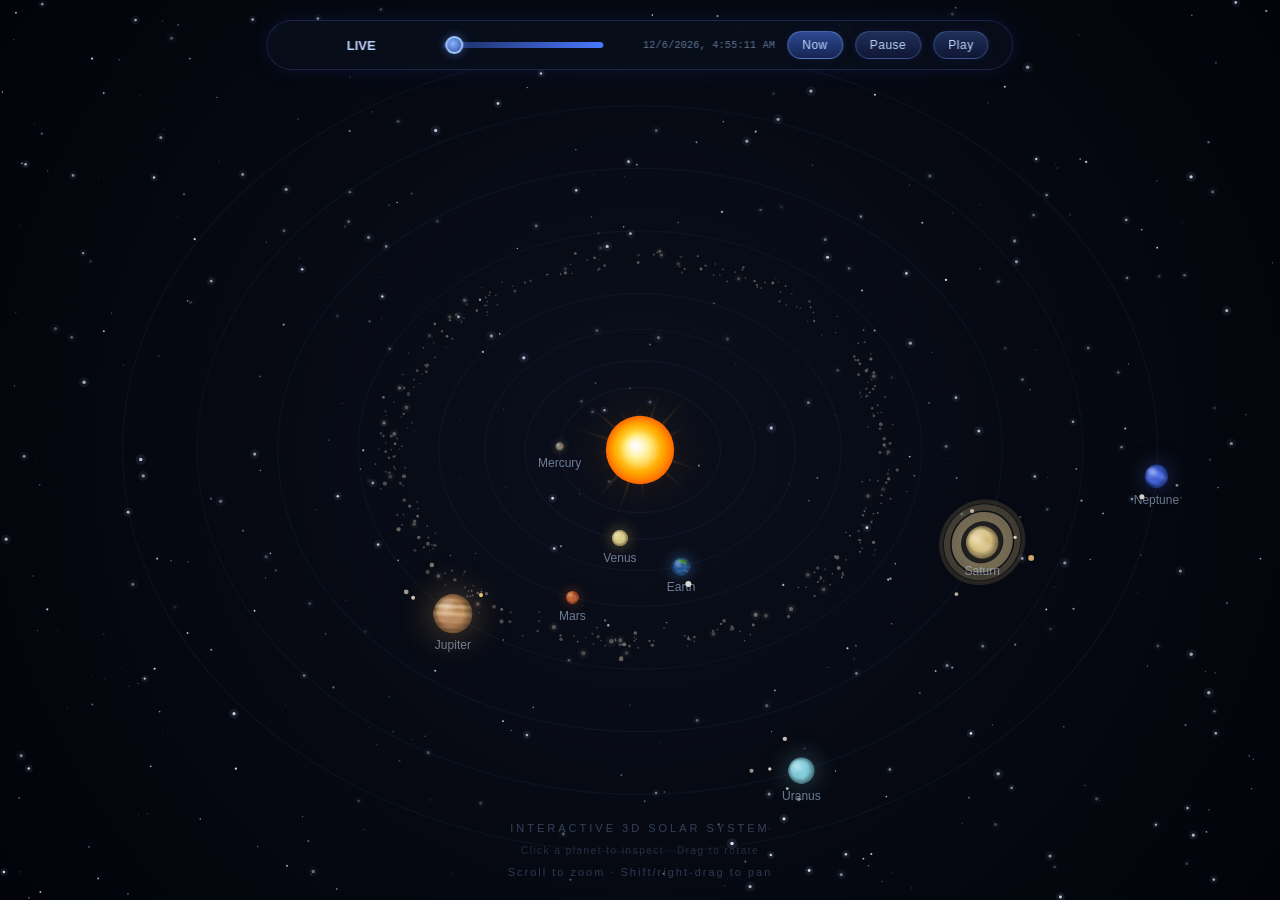
==== commit 4881eece: "Enhance solar system camera and planetary rendering" ====
--- a/3d-solar-system.html
+++ b/3d-solar-system.html
@@ -404,7 +404,7 @@
   <div class="controls-top">
     <span id="speedValue">LIVE</span>
     <label class="hide-mobile">Speed</label>
-    <input type="range" id="speedSlider" min="0" max="18000" value="100">
+    <input type="range" id="speedSlider" min="0" max="9000" value="100">
     <span id="timeLabel">&nbsp;</span>
   </div>
   <div class="controls-bottom">
@@ -575,14 +575,14 @@
 
 // ==================== PLANET DATA ====================
 const planets = [
-  { name:'Mercury', color:'#a89d8f', radius:3.5, orbitRadius:70, diameter:'4,879 km', distance:'57.9M km', period:'88 days', type:'Rocky', tilt:0.03, glowColor:'rgba(176,168,144,0.20)', periodDays:87.969, phaseAtEpoch:PHASES_2026.Mercury, rotationPeriodDays:58.646 },
-  { name:'Venus',   color:'#d8b76f', radius:6.2, orbitRadius:100, diameter:'12,104 km', distance:'108.2M km', period:'225 days', type:'Rocky', tilt:0.05, glowColor:'rgba(232,200,122,0.22)', periodDays:224.701, phaseAtEpoch:PHASES_2026.Venus, rotationPeriodDays:-243.025 },
-  { name:'Earth',   color:'#4a90d9', radius:6.6, orbitRadius:135, diameter:'12,742 km', distance:'149.6M km', period:'365.25 days', type:'Rocky', tilt:0.25, glowColor:'rgba(74,144,217,0.28)', hasMoon:true, periodDays:365.256, phaseAtEpoch:PHASES_2026.Earth, rotationPeriodDays:1 },
-  { name:'Mars',    color:'#c95a3b', radius:5.0, orbitRadius:175, diameter:'6,779 km', distance:'227.9M km', period:'687 days', type:'Rocky', tilt:0.15, glowColor:'rgba(212,90,58,0.22)', periodDays:686.98, phaseAtEpoch:PHASES_2026.Mars, rotationPeriodDays:1.026 },
-  { name:'Jupiter', color:'#c89463', radius:15.5, orbitRadius:245, diameter:'139,820 km', distance:'778.5M km', period:'11.86 years', type:'Gas Giant', tilt:0.12, glowColor:'rgba(212,160,106,0.22)', bands:true, moons:4, periodDays:4332.59, phaseAtEpoch:PHASES_2026.Jupiter, rotationPeriodDays:0.414 },
-  { name:'Saturn',  color:'#dbc37f', radius:13.5, orbitRadius:315, diameter:'116,460 km', distance:'1.43B km', period:'29.46 years', type:'Gas Giant', tilt:0.18, glowColor:'rgba(232,208,136,0.20)', rings:true, moons:3, periodDays:10759.22, phaseAtEpoch:PHASES_2026.Saturn, rotationPeriodDays:0.444 },
-  { name:'Uranus',  color:'#7ec8d8', radius:10.2, orbitRadius:385, diameter:'50,724 km', distance:'2.87B km', period:'84.01 years', type:'Ice Giant', tilt:0.45, glowColor:'rgba(126,200,216,0.18)', periodDays:30688.5, phaseAtEpoch:PHASES_2026.Uranus, rotationPeriodDays:-0.718 },
-  { name:'Neptune', color:'#4a6ae0', radius:10.0, orbitRadius:450, diameter:'49,244 km', distance:'4.50B km', period:'164.8 years', type:'Ice Giant', tilt:0.1, glowColor:'rgba(74,106,224,0.20)', periodDays:60182, phaseAtEpoch:PHASES_2026.Neptune, rotationPeriodDays:0.671 }
+  { name:'Mercury', color:'#a89d8f', radius:3.5, orbitRadius:70, diameter:'4,879 km', distance:'57.9M km', period:'88 days', type:'Rocky', tilt:0.03, glowColor:'rgba(176,168,144,0.20)', periodDays:87.969, phaseAtEpoch:PHASES_2026.Mercury, rotationPeriodDays:58.646, axialTiltDeg:0.034 },
+  { name:'Venus',   color:'#d8b76f', radius:6.2, orbitRadius:100, diameter:'12,104 km', distance:'108.2M km', period:'225 days', type:'Rocky', tilt:0.05, glowColor:'rgba(232,200,122,0.22)', periodDays:224.701, phaseAtEpoch:PHASES_2026.Venus, rotationPeriodDays:-243.025, axialTiltDeg:177.36 },
+  { name:'Earth',   color:'#4a90d9', radius:6.6, orbitRadius:135, diameter:'12,742 km', distance:'149.6M km', period:'365.25 days', type:'Rocky', tilt:0.25, glowColor:'rgba(74,144,217,0.28)', hasMoon:true, periodDays:365.256, phaseAtEpoch:PHASES_2026.Earth, rotationPeriodDays:1, axialTiltDeg:23.44 },
+  { name:'Mars',    color:'#c95a3b', radius:5.0, orbitRadius:175, diameter:'6,779 km', distance:'227.9M km', period:'687 days', type:'Rocky', tilt:0.15, glowColor:'rgba(212,90,58,0.22)', periodDays:686.98, phaseAtEpoch:PHASES_2026.Mars, rotationPeriodDays:1.026, axialTiltDeg:25.19 },
+  { name:'Jupiter', color:'#c89463', radius:15.5, orbitRadius:245, diameter:'139,820 km', distance:'778.5M km', period:'11.86 years', type:'Gas Giant', tilt:0.12, glowColor:'rgba(212,160,106,0.22)', bands:true, moons:4, periodDays:4332.59, phaseAtEpoch:PHASES_2026.Jupiter, rotationPeriodDays:0.414, axialTiltDeg:3.13 },
+  { name:'Saturn',  color:'#dbc37f', radius:13.5, orbitRadius:315, diameter:'116,460 km', distance:'1.43B km', period:'29.46 years', type:'Gas Giant', tilt:0.18, glowColor:'rgba(232,208,136,0.20)', rings:true, moons:3, periodDays:10759.22, phaseAtEpoch:PHASES_2026.Saturn, rotationPeriodDays:0.444, axialTiltDeg:26.73 },
+  { name:'Uranus',  color:'#7ec8d8', radius:10.2, orbitRadius:385, diameter:'50,724 km', distance:'2.87B km', period:'84.01 years', type:'Ice Giant', tilt:0.45, glowColor:'rgba(126,200,216,0.18)', periodDays:30688.5, phaseAtEpoch:PHASES_2026.Uranus, rotationPeriodDays:-0.718, axialTiltDeg:97.77 },
+  { name:'Neptune', color:'#4a6ae0', radius:10.0, orbitRadius:450, diameter:'49,244 km', distance:'4.50B km', period:'164.8 years', type:'Ice Giant', tilt:0.1, glowColor:'rgba(74,106,224,0.20)', periodDays:60182, phaseAtEpoch:PHASES_2026.Neptune, rotationPeriodDays:0.671, axialTiltDeg:28.32 }
 ];
 
 planets.forEach(p => {
@@ -788,7 +788,7 @@
     case 'Jupiter': {
       // Banded atmosphere with turbulence and Great Red Spot
       const bandColors = ['#c4956a','#a67549','#d4a87a','#b8855a','#c89463','#8c633d','#dcc09a','#a07040','#d8b88a','#b08060','#c49468','#9e7050'];
-      const bandCount = 18;
+      const bandCount = 16;
       for (let y = 0; y < SIZE; y++) {
         const bandIdx = (y / SIZE) * bandCount;
         const bandFrac = bandIdx - Math.floor(bandIdx);
@@ -808,15 +808,80 @@
         t.fillStyle = `rgba(${r},${g},${b},${alpha})`;
         t.fillRect(0, y, SIZE, 1);
       }
-      // Great Red Spot
+      // Bands bend around the storm instead of continuing straight through it.
+      for (let i = 0; i < 9; i++) {
+        const bandY = 144 + i * 2.7;
+        const bend = 4.5 * Math.sin((i / 8) * Math.PI);
+        t.beginPath();
+        t.moveTo(96, bandY);
+        t.bezierCurveTo(116, bandY, 120, bandY - bend, 130, bandY - bend);
+        t.bezierCurveTo(141, bandY - bend, 149, bandY + bend, 158, bandY + bend);
+        t.bezierCurveTo(169, bandY + bend, 174, bandY, 188, bandY);
+        t.strokeStyle = `rgba(${125+rng()*45},${76+rng()*34},${43+rng()*24},${0.08+rng()*0.09})`;
+        t.lineWidth = 0.8 + rng() * 1.5;
+        t.stroke();
+      }
+
+      t.save();
+      t.translate(140, 0);
+      t.scale(0.7, 1);
+      t.translate(-140, 0);
+
+      // Soft outer reddish haze, built from overlapping irregular contours.
+      for (let i = 0; i < 4; i++) {
+        const spread = i * 1.4;
+        t.beginPath();
+        t.moveTo(124 - spread, 154);
+        t.bezierCurveTo(126, 146 - spread * 0.2, 135, 143 - spread, 143, 145);
+        t.bezierCurveTo(153 + spread, 146, 158 + spread, 151, 156 + spread, 158);
+        t.bezierCurveTo(154, 165 + spread * 0.4, 145, 167 + spread, 136, 165);
+        t.bezierCurveTo(128 - spread, 164, 122 - spread, 160, 124 - spread, 154);
+        t.closePath();
+        t.fillStyle = `rgba(132,61,43,${0.055 + i * 0.022})`;
+        t.fill();
+      }
+
+      // Main irregular storm body.
       t.beginPath();
-      t.ellipse(140, 155, 22, 14, 0.1, 0, Math.PI * 2);
-      t.fillStyle = 'rgba(190,75,45,0.65)';
+      t.moveTo(126, 153);
+      t.bezierCurveTo(128, 147, 134, 145, 140, 146);
+      t.bezierCurveTo(146, 144, 154, 148, 155, 153);
+      t.bezierCurveTo(158, 158, 151, 163, 145, 163);
+      t.bezierCurveTo(139, 166, 130, 163, 127, 159);
+      t.bezierCurveTo(124, 157, 125, 155, 126, 153);
+      t.closePath();
+      t.fillStyle = 'rgba(158,72,48,0.44)';
       t.fill();
+
+      // Darker inner circulation, deliberately offset and asymmetric.
       t.beginPath();
-      t.ellipse(140, 155, 14, 9, 0.1, 0, Math.PI * 2);
-      t.fillStyle = 'rgba(210,100,60,0.4)';
+      t.moveTo(132, 153);
+      t.bezierCurveTo(134, 149, 139, 148, 143, 149);
+      t.bezierCurveTo(149, 149, 152, 152, 150, 156);
+      t.bezierCurveTo(149, 160, 143, 161, 138, 159);
+      t.bezierCurveTo(133, 160, 129, 156, 132, 153);
+      t.closePath();
+      t.fillStyle = 'rgba(119,54,43,0.34)';
       t.fill();
+
+      // Horizontal turbulence runs around and partially through the storm.
+      for (let i = 0; i < 8; i++) {
+        const strokeY = 149 + i * 1.7 + (rng() - 0.5);
+        t.beginPath();
+        t.moveTo(121 + rng() * 3, strokeY);
+        t.bezierCurveTo(
+          130, strokeY - 2 + rng() * 4,
+          143, strokeY + 2 - rng() * 4,
+          158 - rng() * 3, strokeY + (rng() - 0.5) * 2
+        );
+        t.strokeStyle = i % 3 === 0
+          ? `rgba(212,132,86,${0.1+rng()*0.08})`
+          : `rgba(104,51,39,${0.07+rng()*0.08})`;
+        t.lineWidth = 0.6 + rng() * 1.1;
+        t.stroke();
+      }
+      t.restore();
+
       // Swirl details
       for (let i = 0; i < 30; i++) {
         t.beginPath();
@@ -829,8 +894,8 @@
     }
     case 'Saturn': {
       // Subtle bands, golden haze
-      const bandColors = ['#e8d098','#d8c080','#c8b068','#e0cc90','#d0b870','#c4a860','#dcc888'];
-      const bandCount = 14;
+      const bandColors = ['#dfca94','#d7c18a','#cdb77e','#e2ce9c','#d5bf86','#cbb47b','#dcc793'];
+      const bandCount = 12;
       for (let y = 0; y < SIZE; y++) {
         const bandIdx = (y / SIZE) * bandCount;
         const bandFrac = bandIdx - Math.floor(bandIdx);
@@ -850,10 +915,10 @@
         t.fillRect(0, y, SIZE, 1);
       }
       // Subtle storm spots
-      for (let i = 0; i < 5; i++) {
+      for (let i = 0; i < 7; i++) {
         t.beginPath();
-        t.ellipse(rng()*SIZE, 30+rng()*200, 6+rng()*12, 3+rng()*5, rng()*0.3, 0, Math.PI*2);
-        t.fillStyle = `rgba(220,200,150,${0.15+rng()*0.15})`;
+        t.ellipse(rng()*SIZE, 30+rng()*200, 3+rng()*7, 1+rng()*2.5, rng()*0.2, 0, Math.PI*2);
+        t.fillStyle = `rgba(225,208,165,${0.08+rng()*0.1})`;
         t.fill();
       }
       break;
@@ -923,22 +988,19 @@
         t.fillStyle = `rgba(100,40,20,${0.12+rng()*0.15})`;
         t.fill();
       }
-      // Polar caps
-      t.fillStyle = 'rgba(240,235,230,0.6)';
+      // Polar caps span longitude in the equirectangular texture.
+      t.fillStyle = 'rgba(240,235,230,0.48)';
+      t.fillRect(0, 0, SIZE, 9);
+      t.fillStyle = 'rgba(238,232,225,0.34)';
+      t.fillRect(0, SIZE - 6, SIZE, 6);
+      // Olympus Mons spot
       t.beginPath();
-      t.ellipse(SIZE/2, 8, SIZE*0.35, 10, 0, 0, Math.PI*2);
+      t.arc(100, 100, 4.5, 0, Math.PI*2);
+      t.fillStyle = 'rgba(180,100,50,0.3)';
       t.fill();
       t.beginPath();
-      t.ellipse(SIZE/2, SIZE-8, SIZE*0.25, 7, 0, 0, Math.PI*2);
-      t.fill();
-      // Olympus Mons spot
-      t.beginPath();
-      t.arc(100, 100, 8, 0, Math.PI*2);
-      t.fillStyle = 'rgba(180,100,50,0.4)';
-      t.fill();
-      t.beginPath();
-      t.arc(100, 100, 4, 0, Math.PI*2);
-      t.fillStyle = 'rgba(200,130,70,0.3)';
+      t.arc(100, 100, 2, 0, Math.PI*2);
+      t.fillStyle = 'rgba(210,145,85,0.24)';
       t.fill();
       break;
     }
@@ -954,7 +1016,7 @@
       }
       // Craters
       for (let i = 0; i < 25; i++) {
-        const cx = rng()*SIZE, cy = rng()*SIZE, cr = 3+rng()*12;
+        const cx = rng()*SIZE, cy = rng()*SIZE, cr = 2+rng()*7;
         t.beginPath();
         t.arc(cx, cy, cr, 0, Math.PI*2);
         t.strokeStyle = `rgba(50,45,40,${0.2+rng()*0.3})`;
@@ -979,10 +1041,10 @@
         t.fill();
       }
       // Subtle cell structures
-      for (let i = 0; i < 30; i++) {
+      for (let i = 0; i < 20; i++) {
         t.beginPath();
-        t.arc(rng()*SIZE, rng()*SIZE, 8+rng()*20, 0, Math.PI*2);
-        t.strokeStyle = `rgba(220,200,140,${0.08+rng()*0.1})`;
+        t.arc(rng()*SIZE, rng()*SIZE, 6+rng()*14, 0, Math.PI*2);
+        t.strokeStyle = `rgba(225,205,150,${0.05+rng()*0.07})`;
         t.lineWidth = 1;
         t.stroke();
       }
@@ -990,7 +1052,7 @@
     }
     case 'Uranus': {
       // Soft ice giant bands
-      const uColors = ['#8ad8e8','#7ac8d8','#6ab8c8','#9ae8f0','#78b8d0','#88c0d8','#a0e0f0'];
+      const uColors = ['#83ccda','#7fc7d6','#79c1d1','#8bd3df','#80c8d7','#86cbd9','#91d5df'];
       for (let y = 0; y < SIZE; y++) {
         const frac = (y / SIZE) * uColors.length;
         const ci = Math.floor(frac) % uColors.length;
@@ -1025,8 +1087,8 @@
       }
       // Great Dark Spot
       t.beginPath();
-      t.ellipse(130, 120, 18, 12, 0.1, 0, Math.PI*2);
-      t.fillStyle = 'rgba(20,30,100,0.35)';
+      t.ellipse(130, 120, 11, 6.5, 0.1, 0, Math.PI*2);
+      t.fillStyle = 'rgba(20,30,100,0.28)';
       t.fill();
       // Bright cloud streaks
       for (let i = 0; i < 15; i++) {
@@ -1065,35 +1127,195 @@
 
   const texW = tex.width;
   const texH = tex.height;
-
-  // Scroll offset from axial rotation
   const daysSinceEpoch = (simTime - EPOCH_MS) / 86400000;
-  const rotationPhase = daysSinceEpoch / Math.abs(planet.rotationPeriodDays);
-  const scrollX = ((rotationPhase * texW * (planet.rotationPeriodDays < 0 ? -1 : 1)) % texW + texW) % texW;
+  // Apply the inverse observer azimuth so the surface remains anchored in
+  // world space while rotating the camera reveals a different longitude.
+  const spin = (daysSinceEpoch / planet.rotationPeriodDays) * Math.PI * 2 - cameraRotY;
+  const cosSpin = Math.cos(spin);
+  const sinSpin = Math.sin(spin);
+  const axisTilt = (planet.axialTiltDeg || 0) * Math.PI / 180;
+  const cosTilt = Math.cos(axisTilt);
+  const sinTilt = Math.sin(axisTilt);
+  const diameter = Math.max(2, Math.ceil(r * 2));
+
+  if (!planet._texPixels) {
+    planet._texPixels = tex.getContext('2d').getImageData(0, 0, texW, texH).data;
+  }
+
+  if (!planet._surfaceCache || planet._surfaceCache.size !== diameter) {
+    const surfaceCanvas = document.createElement('canvas');
+    surfaceCanvas.width = diameter;
+    surfaceCanvas.height = diameter;
+    const surfaceCtx = surfaceCanvas.getContext('2d');
+    planet._surfaceCache = {
+      size: diameter,
+      canvas: surfaceCanvas,
+      ctx: surfaceCtx,
+      image: surfaceCtx.createImageData(diameter, diameter)
+    };
+  }
+
+  const surface = planet._surfaceCache;
+  const output = surface.image.data;
+  const source = planet._texPixels;
+  const radiusPx = diameter / 2;
+
+  output.fill(0);
+
+  for (let py = 0; py < diameter; py++) {
+    const sy = (py + 0.5 - radiusPx) / radiusPx;
+    for (let px = 0; px < diameter; px++) {
+      const sx = (px + 0.5 - radiusPx) / radiusPx;
+      const radiusSquared = sx * sx + sy * sy;
+      if (radiusSquared > 1) continue;
+
+      const sz = Math.sqrt(1 - radiusSquared);
+
+      // Undo the screen-space axis orientation, then undo axial spin.
+      const axisX = sx * cosTilt + sy * sinTilt;
+      const axisY = -sx * sinTilt + sy * cosTilt;
+      const localX = axisX * cosSpin - sz * sinSpin;
+      const localZ = axisX * sinSpin + sz * cosSpin;
+
+      const u = ((0.5 + Math.atan2(localX, localZ) / (Math.PI * 2)) % 1 + 1) % 1;
+      const v = Math.max(0, Math.min(1,
+        0.5 + Math.asin(Math.max(-1, Math.min(1, axisY))) / Math.PI
+      ));
+      const tx = Math.min(texW - 1, Math.floor(u * texW));
+      const ty = Math.min(texH - 1, Math.floor(v * texH));
+      const sourceIndex = (ty * texW + tx) * 4;
+      const outputIndex = (py * diameter + px) * 4;
+
+      output[outputIndex] = source[sourceIndex];
+      output[outputIndex + 1] = source[sourceIndex + 1];
+      output[outputIndex + 2] = source[sourceIndex + 2];
+      output[outputIndex + 3] = source[sourceIndex + 3];
+    }
+  }
+
+  surface.ctx.putImageData(surface.image, 0, 0);
 
   ctx.save();
   ctx.beginPath();
   ctx.arc(x, y, r, 0, Math.PI * 2);
   ctx.clip();
-
-  // Draw the texture stretched to the planet disc, wrapping horizontally
-  const drawW = r * 2;
-  const drawH = r * 2;
-  for (let sx = scrollX - texW; sx < texW; sx += texW) {
-    ctx.drawImage(tex,
-      (sx / texW - 0.5) * drawW + x,
-      (0 / texH - 0.5) * drawH + y,
-      drawW, drawH);
-  }
-
-  // Latitude darkening: darken near top/bottom edges for spherical illusion
-  const latGrad = ctx.createLinearGradient(x, y - r, x, y + r);
-  latGrad.addColorStop(0, 'rgba(0,0,0,0.45)');
-  latGrad.addColorStop(0.15, 'rgba(0,0,0,0)');
-  latGrad.addColorStop(0.85, 'rgba(0,0,0,0)');
-  latGrad.addColorStop(1, 'rgba(0,0,0,0.45)');
-  ctx.fillStyle = latGrad;
-  ctx.fillRect(x - r, y - r, drawW, drawH);
+  ctx.drawImage(surface.canvas, x - r, y - r, r * 2, r * 2);
+
+  // Darken the far limb after texturing so the disc retains spherical volume.
+  const limbShade = ctx.createRadialGradient(
+    x - r * 0.22, y - r * 0.2, r * 0.12,
+    x, y, r * 1.05
+  );
+  limbShade.addColorStop(0, 'rgba(0,0,0,0)');
+  limbShade.addColorStop(0.58, 'rgba(0,0,0,0.02)');
+  limbShade.addColorStop(1, 'rgba(0,0,0,0.48)');
+  ctx.fillStyle = limbShade;
+  ctx.fillRect(x - r, y - r, r * 2, r * 2);
+
+  ctx.restore();
+}
+
+function drawPlanetOverlays(planet, x, y, r) {
+  if (planet.name === 'Earth') {
+    const atmosphere = ctx.createRadialGradient(x, y, r * 0.78, x, y, r * 1.12);
+    atmosphere.addColorStop(0, 'rgba(90,170,255,0)');
+    atmosphere.addColorStop(0.78, 'rgba(90,170,255,0.05)');
+    atmosphere.addColorStop(1, 'rgba(100,185,255,0.28)');
+    ctx.beginPath();
+    ctx.arc(x, y, r * 1.12, 0, Math.PI * 2);
+    ctx.fillStyle = atmosphere;
+    ctx.fill();
+  }
+}
+
+const SATURN_RING_CONFIGS = [
+  { inner: 1.35, outer: 1.95, color: 'rgba(210,190,140,0.5)' },
+  { inner: 2.05, outer: 2.45, color: 'rgba(190,170,120,0.3)' },
+  { inner: 2.5, outer: 2.75, color: 'rgba(180,160,110,0.18)' }
+];
+
+function getSaturnRingProjection() {
+  const obliquity = 26.73 * Math.PI / 180;
+  const nodeAngle = 32 * Math.PI / 180;
+  const cosNode = Math.cos(nodeAngle);
+  const sinNode = Math.sin(nodeAngle);
+  const cosObliquity = Math.cos(obliquity);
+  const sinObliquity = Math.sin(obliquity);
+  const cosRot = Math.cos(cameraRotY);
+  const sinRot = Math.sin(cameraRotY);
+  const cosViewTilt = Math.cos(cameraTilt);
+  const sinViewTilt = Math.sin(cameraTilt);
+
+  function projectVector(wx, wy, wz) {
+    const rx = wx * cosRot - wz * sinRot;
+    const rz = wx * sinRot + wz * cosRot;
+    return {
+      x: rx,
+      y: rz * cosViewTilt + wy * sinViewTilt,
+      depth: rz * sinViewTilt - wy * cosViewTilt
+    };
+  }
+
+  // Fixed world-space basis for Saturn's equatorial/ring plane.
+  const axisA = projectVector(cosNode, 0, sinNode);
+  const axisB = projectVector(
+    -sinNode * cosObliquity,
+    sinObliquity,
+    cosNode * cosObliquity
+  );
+
+  return {
+    axisA,
+    axisB,
+    nearAngle: Math.atan2(axisB.depth, axisA.depth)
+  };
+}
+
+function drawSaturnRingHalf(x, y, r, front) {
+  const projection = getSaturnRingProjection();
+  const startAngle = projection.nearAngle + (front ? -Math.PI / 2 : Math.PI / 2);
+  const segments = 36;
+
+  ctx.save();
+
+  for (const ring of SATURN_RING_CONFIGS) {
+    const outerRadius = r * ring.outer;
+    const innerRadius = r * ring.inner;
+    ctx.beginPath();
+
+    for (let i = 0; i <= segments; i++) {
+      const angle = startAngle + (i / segments) * Math.PI;
+      const cosAngle = Math.cos(angle);
+      const sinAngle = Math.sin(angle);
+      const px = x + outerRadius * (
+        projection.axisA.x * cosAngle + projection.axisB.x * sinAngle
+      );
+      const py = y + outerRadius * (
+        projection.axisA.y * cosAngle + projection.axisB.y * sinAngle
+      );
+
+      if (i === 0) ctx.moveTo(px, py);
+      else ctx.lineTo(px, py);
+    }
+
+    for (let i = segments; i >= 0; i--) {
+      const angle = startAngle + (i / segments) * Math.PI;
+      const cosAngle = Math.cos(angle);
+      const sinAngle = Math.sin(angle);
+      ctx.lineTo(
+        x + innerRadius * (
+          projection.axisA.x * cosAngle + projection.axisB.x * sinAngle
+        ),
+        y + innerRadius * (
+          projection.axisA.y * cosAngle + projection.axisB.y * sinAngle
+        )
+      );
+    }
+
+    ctx.closePath();
+    ctx.fillStyle = ring.color;
+    ctx.fill();
+  }
 
   ctx.restore();
 }
@@ -1117,50 +1339,10 @@
 
   // Saturn rings — back (above planet), body, front (below planet)
   if (planet.rings) {
-    ctx.save();
-    ctx.translate(pos.x, pos.y);
-    ctx.scale(1, Math.cos(cameraTilt) * 0.35);
-
-    const ringConfigs = [
-      { inner: r * 1.35, outer: r * 1.95, color: 'rgba(210,190,140,0.5)' },
-      { inner: r * 2.05, outer: r * 2.45, color: 'rgba(190,170,120,0.3)' },
-      { inner: r * 2.5, outer: r * 2.75, color: 'rgba(180,160,110,0.18)' }
-    ];
-
-    // Back rings (upper half)
-    for (const ring of ringConfigs) {
-      ctx.beginPath();
-      ctx.ellipse(0, 0, ring.outer, ring.outer * 0.28, 0, Math.PI, Math.PI * 2);
-      ctx.strokeStyle = ring.color;
-      ctx.lineWidth = (ring.outer - ring.inner);
-      ctx.stroke();
-    }
-    ctx.restore();
-  }
-
-  // Saturn rings — front (lower half)
-  if (planet.rings) {
-    ctx.save();
-    ctx.translate(pos.x, pos.y);
-    ctx.scale(1, Math.cos(cameraTilt) * 0.35);
-
-    const ringConfigs = [
-      { inner: r * 1.35, outer: r * 1.95, color: 'rgba(210,190,140,0.5)' },
-      { inner: r * 2.05, outer: r * 2.45, color: 'rgba(190,170,120,0.3)' },
-      { inner: r * 2.5, outer: r * 2.75, color: 'rgba(180,160,110,0.18)' }
-    ];
-
-    for (const ring of ringConfigs) {
-      ctx.beginPath();
-      ctx.ellipse(0, 0, ring.outer, ring.outer * 0.28, 0, 0, Math.PI);
-      ctx.strokeStyle = ring.color;
-      ctx.lineWidth = (ring.outer - ring.inner);
-      ctx.stroke();
-    }
-    ctx.restore();
-  }
-
-  // Planet body gradient as base (behind texture for lighting)
+    drawSaturnRingHalf(pos.x, pos.y, r, false);
+  }
+
+  // Planet body gradient
   const bodyGrad = ctx.createRadialGradient(
     pos.x - r * 0.3, pos.y - r * 0.3, r * 0.1,
     pos.x, pos.y, r
@@ -1180,41 +1362,8 @@
     drawPlanetSurface(planet, pos.x, pos.y, r);
   }
 
-  // Spherical shading overlay (dark side)
-  {
-    ctx.save();
-    ctx.beginPath();
-    ctx.arc(pos.x, pos.y, r, 0, Math.PI * 2);
-    ctx.clip();
-    const shadeGrad = ctx.createRadialGradient(
-      pos.x - r * 0.3, pos.y - r * 0.3, r * 0.1,
-      pos.x + r * 0.4, pos.y + r * 0.4, r * 1.2
-    );
-    shadeGrad.addColorStop(0, 'rgba(0,0,0,0)');
-    shadeGrad.addColorStop(0.55, 'rgba(0,0,0,0)');
-    shadeGrad.addColorStop(0.8, 'rgba(0,0,0,0.35)');
-    shadeGrad.addColorStop(1, 'rgba(0,0,0,0.7)');
-    ctx.fillStyle = shadeGrad;
-    ctx.fillRect(pos.x - r, pos.y - r, r * 2, r * 2);
-    ctx.restore();
-  }
-
-  // Earth atmosphere glow
-  if (planet.name === 'Earth') {
-    ctx.save();
-    ctx.beginPath();
-    ctx.arc(pos.x, pos.y, r, 0, Math.PI * 2);
-    ctx.clip();
-    const atmosGrad = ctx.createRadialGradient(pos.x, pos.y, r * 0.82, pos.x, pos.y, r * 1.12);
-    atmosGrad.addColorStop(0, 'rgba(100,180,255,0)');
-    atmosGrad.addColorStop(0.6, 'rgba(100,180,255,0)');
-    atmosGrad.addColorStop(1, 'rgba(100,180,255,0.25)');
-    ctx.beginPath();
-    ctx.arc(pos.x, pos.y, r * 1.12, 0, Math.PI * 2);
-    ctx.fillStyle = atmosGrad;
-    ctx.fill();
-    ctx.restore();
-  }
+  // Screen-space details that should remain stable above the rotating texture.
+  drawPlanetOverlays(planet, pos.x, pos.y, r);
 
   // Specular highlight
   const specGrad = ctx.createRadialGradient(
@@ -1227,6 +1376,11 @@
   ctx.arc(pos.x, pos.y, r, 0, Math.PI * 2);
   ctx.fillStyle = specGrad;
   ctx.fill();
+
+  // Saturn rings — front (lower half), after the body and surface texture.
+  if (planet.rings) {
+    drawSaturnRingHalf(pos.x, pos.y, r, true);
+  }
 
   // Click ripple
   if (planet.clickAnim > 0) {
@@ -1299,8 +1453,12 @@
       const moonOrbit = pr * moonDef.orbitRadiusFactor + 6 * cameraZoom;
       const moonAngle = (daysSinceEpoch / moonDef.periodDays) * Math.PI * 2 + moonDef.phaseOffset;
 
-      const localX = Math.cos(moonAngle) * moonOrbit;
-      const localZ = Math.sin(moonAngle) * moonOrbit;
+      const orbitX = Math.cos(moonAngle) * moonOrbit;
+      const orbitZ = Math.sin(moonAngle) * moonOrbit;
+      const sinRot = Math.sin(cameraRotY);
+      const cosRot = Math.cos(cameraRotY);
+      const localX = orbitX * cosRot - orbitZ * sinRot;
+      const localZ = orbitX * sinRot + orbitZ * cosRot;
       const localY = localZ * Math.cos(cameraTilt);
 
       const moon = {
